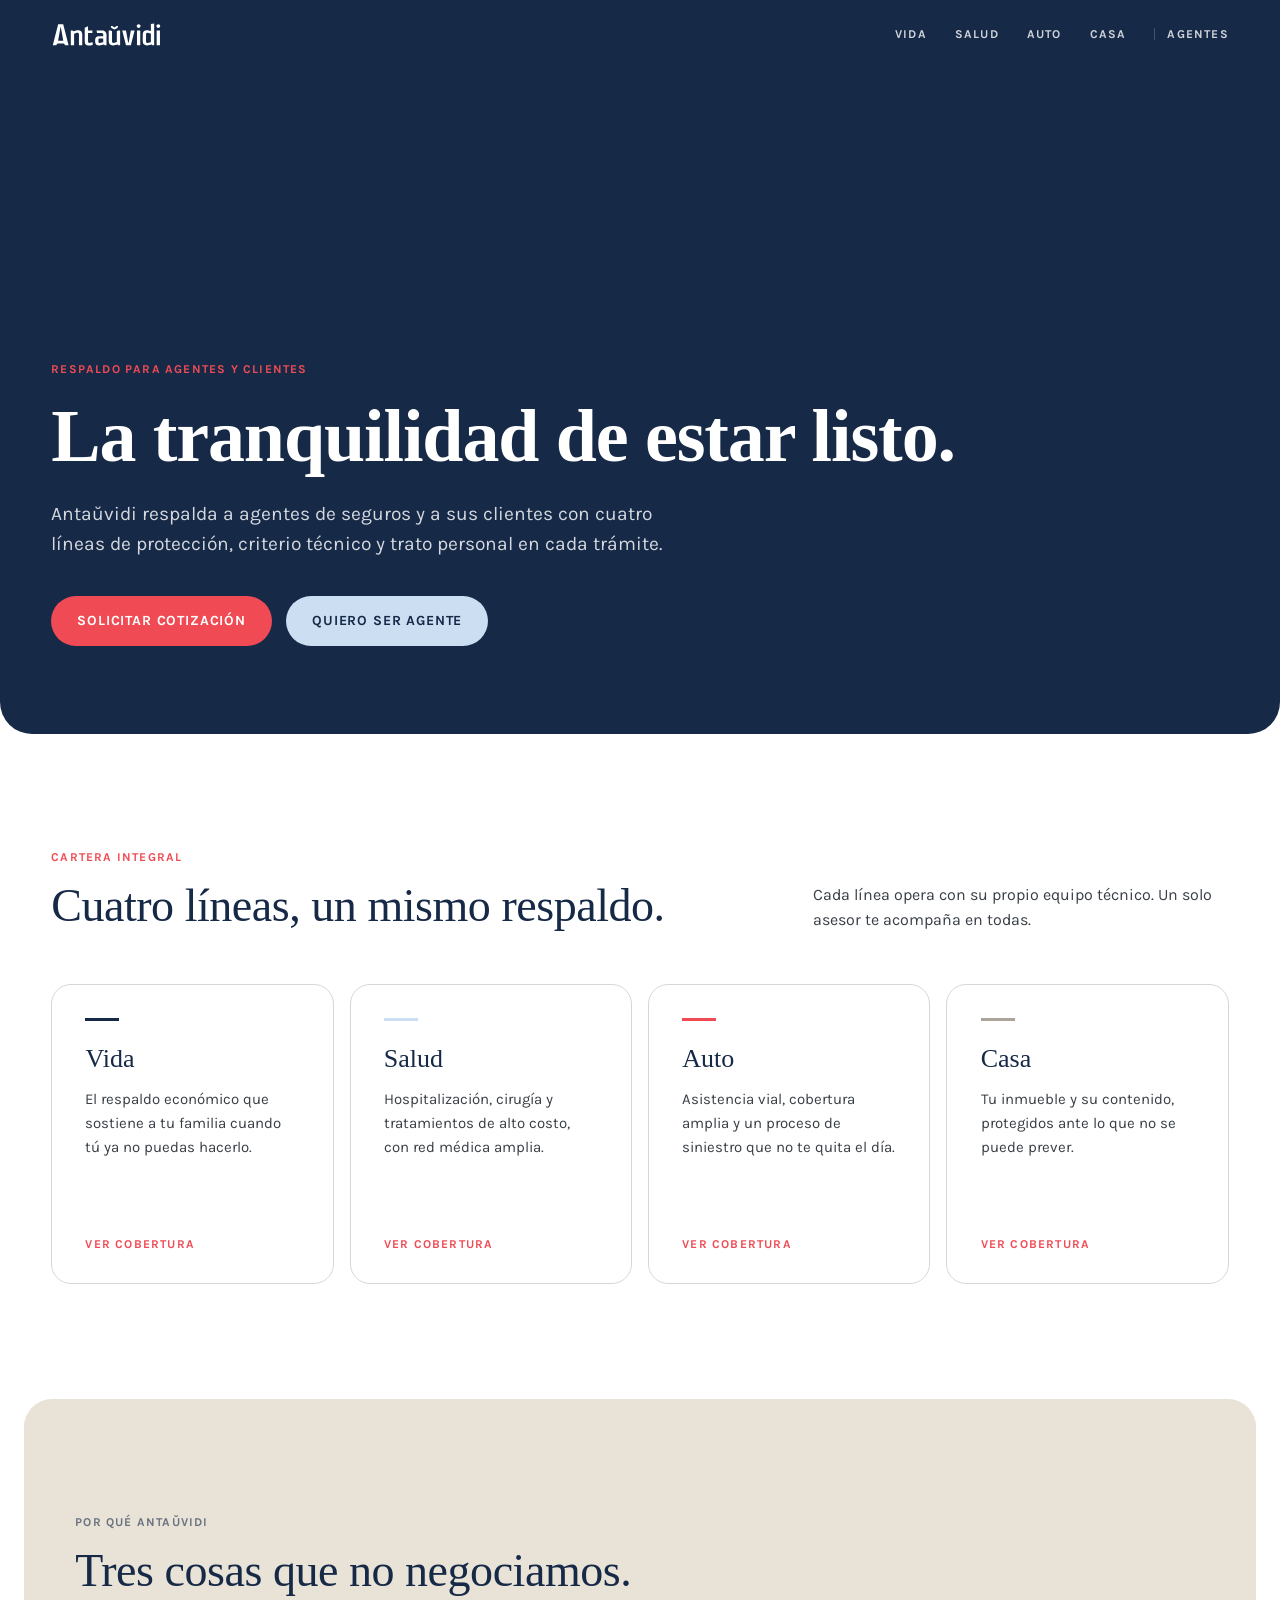
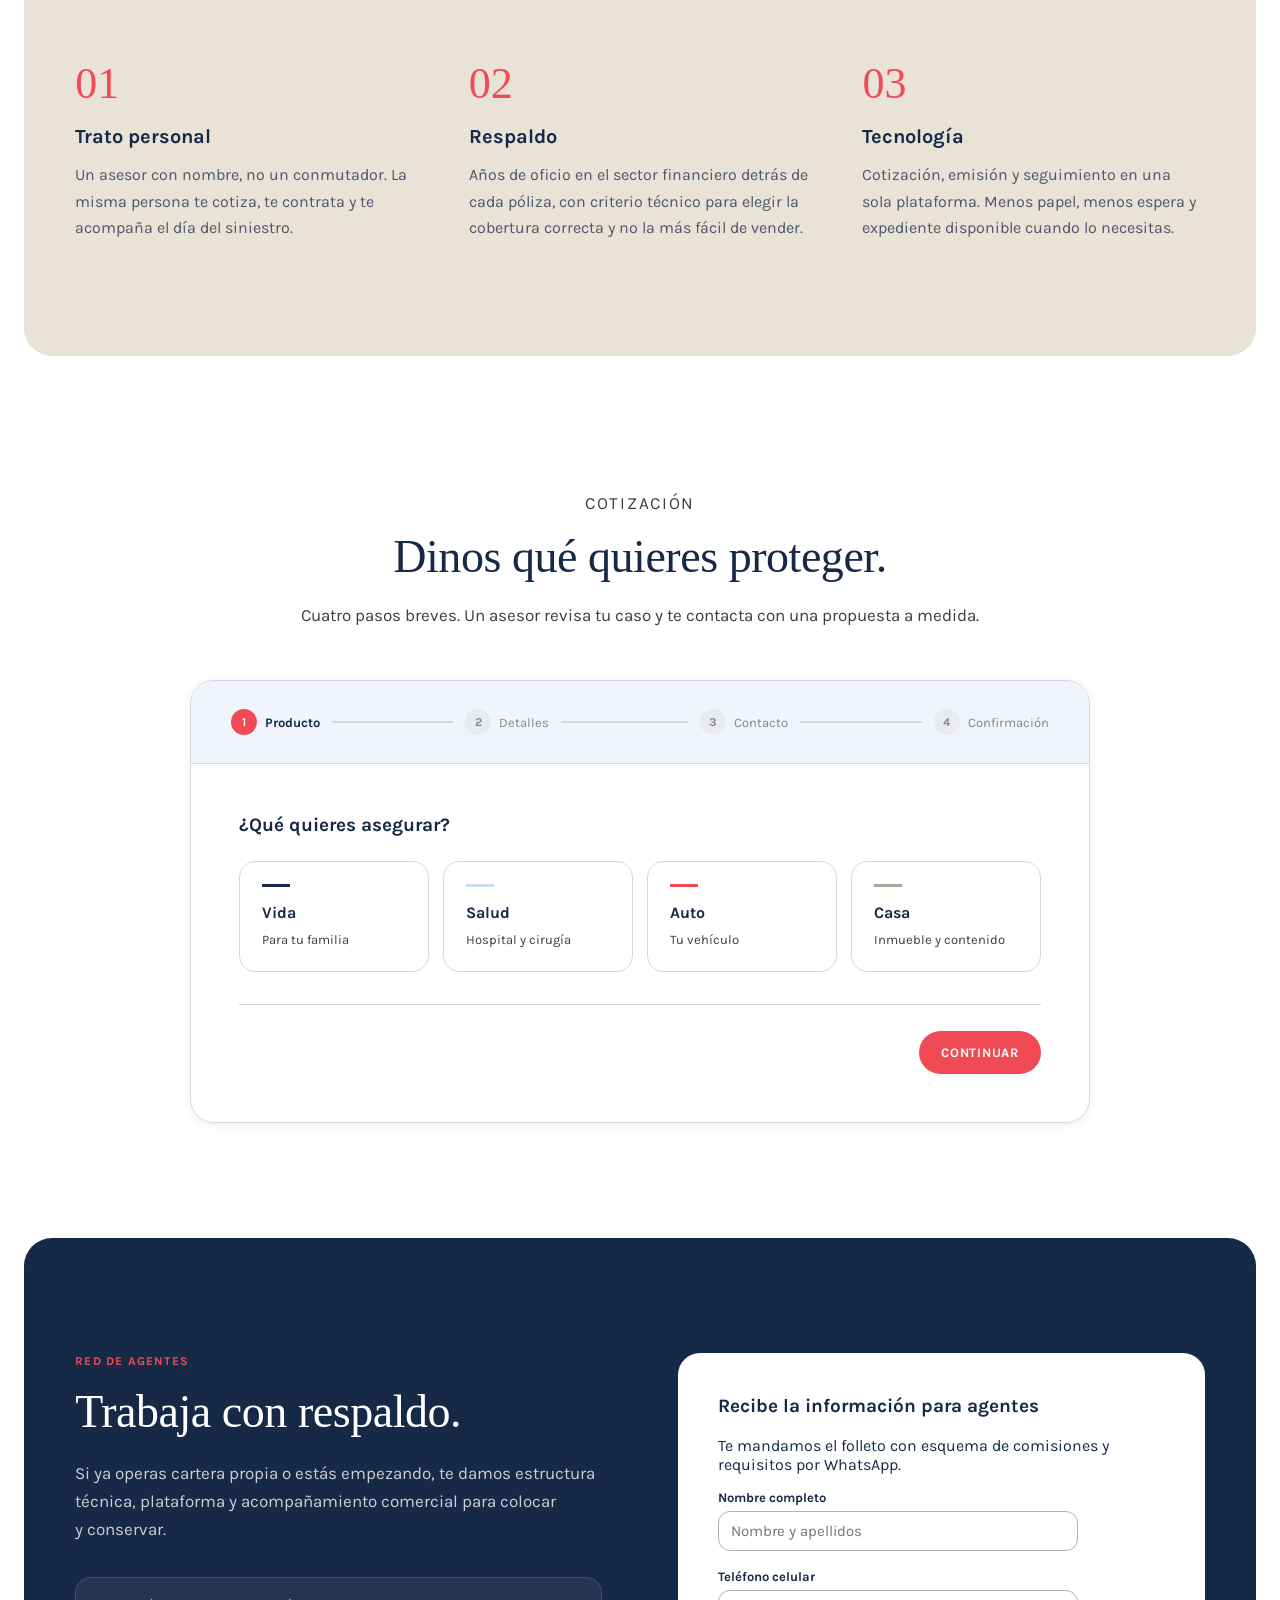
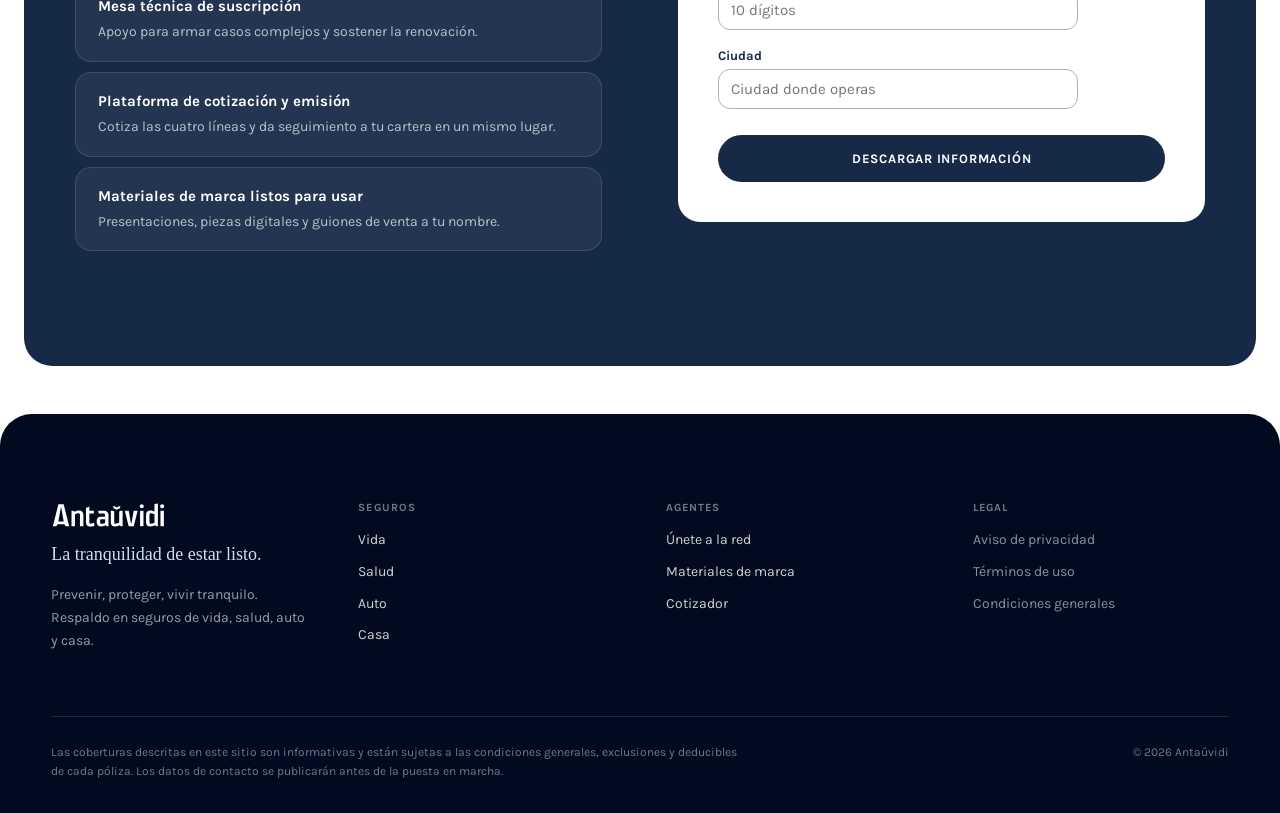
==== index.html @ 93856e2e "Import Sitio Antauvidi from Claude Design and implement the site Brings in the Claude Design project" ====
<!DOCTYPE html>
<html lang="es-MX">
<head>
<meta charset="utf-8">
<meta name="viewport" content="width=device-width, initial-scale=1">
<title>Antaŭvidi — La tranquilidad de estar listo.</title>
<meta name="description" content="Antaŭvidi respalda a agentes de seguros y a sus clientes con cuatro líneas de protección: vida, salud, auto y casa. Criterio técnico y trato personal en cada trámite.">
<meta name="theme-color" content="#162947">
<link rel="icon" href="assets/logomark-rojo.svg" type="image/svg+xml">

<meta property="og:type" content="website">
<meta property="og:locale" content="es_MX">
<meta property="og:site_name" content="Antaŭvidi">
<meta property="og:title" content="Antaŭvidi — La tranquilidad de estar listo.">
<meta property="og:description" content="Respaldo en seguros de vida, salud, auto y casa. Prevenir, proteger, vivir tranquilo.">

<!-- Design-system tokens, imported verbatim from the Claude Design project.
     `tokens/fonts.css` is replaced by `styles/fonts.css` — see the note there. -->
<link rel="stylesheet" href="styles/fonts.css">
<link rel="stylesheet" href="_ds/antauvidi-design-system-92f6524b-cf0b-497f-b75e-7816dc1ea0d9/tokens/colors.css">
<link rel="stylesheet" href="_ds/antauvidi-design-system-92f6524b-cf0b-497f-b75e-7816dc1ea0d9/tokens/typography.css">
<link rel="stylesheet" href="_ds/antauvidi-design-system-92f6524b-cf0b-497f-b75e-7816dc1ea0d9/tokens/spacing.css">
<link rel="stylesheet" href="_ds/antauvidi-design-system-92f6524b-cf0b-497f-b75e-7816dc1ea0d9/tokens/effects.css">
<link rel="stylesheet" href="_ds/antauvidi-design-system-92f6524b-cf0b-497f-b75e-7816dc1ea0d9/tokens/dataviz.css">
<link rel="stylesheet" href="_ds/antauvidi-design-system-92f6524b-cf0b-497f-b75e-7816dc1ea0d9/tokens/base.css">

<link rel="stylesheet" href="styles/components.css">
<link rel="stylesheet" href="styles/site.css">
</head>
<body>

<a class="skip-link" href="#contenido">Ir al contenido</a>

<header class="site-header">
  <div class="site-header__inner">
    <a href="#" aria-label="Antaŭvidi — inicio">
      <img class="site-header__logo" src="assets/logo-blanco.svg" alt="Antaŭvidi" width="111" height="25">
    </a>
    <nav class="site-nav" aria-label="Principal">
      <a href="#vida">Vida</a>
      <a href="#salud">Salud</a>
      <a href="#auto">Auto</a>
      <a href="#casa">Casa</a>
      <a class="site-nav__divider" href="#agentes">Agentes</a>
    </nav>
    <button class="site-header__burger" type="button" id="burger" aria-label="Menú" aria-expanded="false" aria-controls="mobile-menu">
      <span></span><span></span><span></span>
    </button>
  </div>
</header>

<div class="mobile-menu u-hidden" id="mobile-menu">
  <a href="#vida">Vida</a>
  <a href="#salud">Salud</a>
  <a href="#auto">Auto</a>
  <a href="#casa">Casa</a>
  <a href="#agentes">Agentes</a>
  <a class="btn btn--coral" href="#cotizador">Solicitar cotización</a>
</div>

<main id="contenido">

<!-- ==================================================================== HOME -->
<div id="page-home">

  <section class="hero">
    <img class="hero__photo" id="hero-photo" src="assets/foto-2.jpeg" alt="">
    <div class="hero__wash"></div>
    <div class="hero__inner">
      <p class="eyebrow hero__eyebrow">Respaldo para agentes y clientes</p>
      <h1 class="hero__title">La tranquilidad de estar listo.</h1>
      <p class="hero__lede">Antaŭvidi respalda a agentes de seguros y a sus clientes con cuatro líneas de protección, criterio técnico y trato personal en cada trámite.</p>
      <div class="hero__actions">
        <a class="btn btn--coral" href="#cotizador">Solicitar cotización</a>
        <a class="btn btn--sky" href="#agentes">Quiero ser agente</a>
      </div>
    </div>
  </section>

  <section class="section" data-rv aria-labelledby="cartera-title">
    <div class="section-head">
      <div>
        <p class="eyebrow">Cartera integral</p>
        <h2 class="section-title" id="cartera-title">Cuatro líneas, un mismo respaldo.</h2>
      </div>
      <p class="section-head__aside">Cada línea opera con su propio equipo técnico. Un solo asesor te acompaña en todas.</p>
    </div>
    <div class="line-grid">
      <a class="line-card" href="#vida" style="--line-color:var(--azul-marino)">
        <span class="line-card__rule" aria-hidden="true"></span>
        <h3 class="line-card__title">Vida</h3>
        <p class="line-card__text">El respaldo económico que sostiene a tu familia cuando tú ya no puedas hacerlo.</p>
        <span class="line-card__cta">Ver cobertura</span>
      </a>
      <a class="line-card" href="#salud" style="--line-color:var(--azul-cielo)">
        <span class="line-card__rule" aria-hidden="true"></span>
        <h3 class="line-card__title">Salud</h3>
        <p class="line-card__text">Hospitalización, cirugía y tratamientos de alto costo, con red médica amplia.</p>
        <span class="line-card__cta">Ver cobertura</span>
      </a>
      <a class="line-card" href="#auto" style="--line-color:var(--coral)">
        <span class="line-card__rule" aria-hidden="true"></span>
        <h3 class="line-card__title">Auto</h3>
        <p class="line-card__text">Asistencia vial, cobertura amplia y un proceso de siniestro que no te quita el día.</p>
        <span class="line-card__cta">Ver cobertura</span>
      </a>
      <a class="line-card" href="#casa" style="--line-color:var(--arena-500)">
        <span class="line-card__rule" aria-hidden="true"></span>
        <h3 class="line-card__title">Casa</h3>
        <p class="line-card__text">Tu inmueble y su contenido, protegidos ante lo que no se puede prever.</p>
        <span class="line-card__cta">Ver cobertura</span>
      </a>
    </div>
  </section>

  <section class="band band--arena" data-rv aria-labelledby="pilares-title">
    <div class="shell">
      <p class="eyebrow eyebrow--onArena">Por qué Antaŭvidi</p>
      <h2 class="section-title band__title" id="pilares-title">Tres cosas que no negociamos.</h2>
      <div class="pillars">
        <div class="pillar">
          <div class="pillar__num" aria-hidden="true">01</div>
          <h3 class="pillar__title">Trato personal</h3>
          <p class="pillar__text">Un asesor con nombre, no un conmutador. La misma persona te cotiza, te contrata y te acompaña el día del siniestro.</p>
        </div>
        <div class="pillar">
          <div class="pillar__num" aria-hidden="true">02</div>
          <h3 class="pillar__title">Respaldo</h3>
          <p class="pillar__text">Años de oficio en el sector financiero detrás de cada póliza, con criterio técnico para elegir la cobertura correcta y no la más fácil de vender.</p>
        </div>
        <div class="pillar">
          <div class="pillar__num" aria-hidden="true">03</div>
          <h3 class="pillar__title">Tecnología</h3>
          <p class="pillar__text">Cotización, emisión y seguimiento en una sola plataforma. Menos papel, menos espera y expediente disponible cuando lo necesitas.</p>
        </div>
      </div>
    </div>
  </section>

  <!-- ---- Cotizador ---------------------------------------------------- -->
  <section class="section" id="cotizador" data-rv aria-labelledby="cotizador-title">
    <div class="quote__intro">
      <p class="eyebrow">Cotización</p>
      <h2 class="section-title" id="cotizador-title">Dinos qué quieres proteger.</h2>
      <p>Cuatro pasos breves. Un asesor revisa tu caso y te contacta con una propuesta a medida.</p>
    </div>

    <div class="quote__card">

      <!-- quoteMode: completo -->
      <div id="quote-completo">
        <div class="quote__steps">
          <ol class="ds-stepper" id="stepper">
            <li class="is-current" aria-current="step">
              <button class="ds-stepper__item" type="button" data-step="0" tabindex="-1">
                <span class="ds-stepper__dot" aria-hidden="true"><span class="ds-stepper__dot-num" data-num="1"></span></span>
                <span class="ds-stepper__label">Producto</span>
              </button>
              <span class="ds-stepper__bar" aria-hidden="true"></span>
            </li>
            <li>
              <button class="ds-stepper__item" type="button" data-step="1" tabindex="-1">
                <span class="ds-stepper__dot" aria-hidden="true"><span class="ds-stepper__dot-num" data-num="2"></span></span>
                <span class="ds-stepper__label">Detalles</span>
              </button>
              <span class="ds-stepper__bar" aria-hidden="true"></span>
            </li>
            <li>
              <button class="ds-stepper__item" type="button" data-step="2" tabindex="-1">
                <span class="ds-stepper__dot" aria-hidden="true"><span class="ds-stepper__dot-num" data-num="3"></span></span>
                <span class="ds-stepper__label">Contacto</span>
              </button>
              <span class="ds-stepper__bar" aria-hidden="true"></span>
            </li>
            <li>
              <button class="ds-stepper__item" type="button" data-step="3" tabindex="-1">
                <span class="ds-stepper__dot" aria-hidden="true"><span class="ds-stepper__dot-num" data-num="4"></span></span>
                <span class="ds-stepper__label">Confirmación</span>
              </button>
            </li>
          </ol>
        </div>

        <form class="quote__body" id="quote-form" novalidate>

          <!-- Step 0 — producto -->
          <div class="quote__step" data-step="0">
            <h3 class="quote__legend">¿Qué quieres asegurar?</h3>
            <div class="pick-grid">
              <button class="pick" type="button" data-line="vida" aria-pressed="false" style="--line-color:var(--azul-marino)">
                <span class="pick__rule" aria-hidden="true"></span>
                <span class="pick__name">Vida</span>
                <span class="pick__hint">Para tu familia</span>
                <span class="pick__flag">Seleccionado</span>
              </button>
              <button class="pick" type="button" data-line="gmm" aria-pressed="false" style="--line-color:var(--azul-cielo)">
                <span class="pick__rule" aria-hidden="true"></span>
                <span class="pick__name">Salud</span>
                <span class="pick__hint">Hospital y cirugía</span>
                <span class="pick__flag">Seleccionado</span>
              </button>
              <button class="pick" type="button" data-line="auto" aria-pressed="false" style="--line-color:var(--coral)">
                <span class="pick__rule" aria-hidden="true"></span>
                <span class="pick__name">Auto</span>
                <span class="pick__hint">Tu vehículo</span>
                <span class="pick__flag">Seleccionado</span>
              </button>
              <button class="pick" type="button" data-line="casa" aria-pressed="false" style="--line-color:var(--arena-500)">
                <span class="pick__rule" aria-hidden="true"></span>
                <span class="pick__name">Casa</span>
                <span class="pick__hint">Inmueble y contenido</span>
                <span class="pick__flag">Seleccionado</span>
              </button>
            </div>
            <p class="form-error" id="err-line" role="alert"></p>
          </div>

          <!-- Step 1 — detalles -->
          <div class="quote__step u-hidden" data-step="1">
            <p class="quote__selname" data-bind="selName"></p>
            <h3 class="quote__legend">Cuéntanos lo básico.</h3>
            <div class="field-grid">
              <label class="ds-field" data-field="f1">
                <span class="ds-field__label" data-bind="qLabel1"></span>
                <input class="ds-input" type="text" name="f1" autocomplete="off">
                <span class="ds-field__msg"></span>
              </label>
              <label class="ds-field" data-field="f2">
                <span class="ds-field__label" data-bind="qLabel2"></span>
                <input class="ds-input" type="text" name="f2" autocomplete="off">
                <span class="ds-field__msg"></span>
              </label>
              <label class="ds-field" data-field="f3">
                <span class="ds-field__label">Estado</span>
                <span class="ds-select">
                  <select name="f3" data-options="estados"></select>
                </span>
                <span class="ds-field__msg"></span>
              </label>
            </div>
          </div>

          <!-- Step 2 — contacto -->
          <div class="quote__step u-hidden" data-step="2">
            <p class="quote__selname" data-bind="selName"></p>
            <h3 class="quote__legend">¿Cómo te contactamos?</h3>
            <div class="field-grid">
              <label class="ds-field" data-field="nombre">
                <span class="ds-field__label">Nombre completo</span>
                <input class="ds-input" type="text" name="nombre" placeholder="Nombre y apellidos" autocomplete="name">
                <span class="ds-field__msg"></span>
              </label>
              <label class="ds-field" data-field="correo">
                <span class="ds-field__label">Correo electrónico</span>
                <input class="ds-input" type="email" name="correo" placeholder="nombre@correo.com" autocomplete="email">
                <span class="ds-field__msg"></span>
              </label>
              <label class="ds-field" data-field="tel">
                <span class="ds-field__label">Teléfono</span>
                <input class="ds-input" type="tel" name="tel" placeholder="10 dígitos" autocomplete="tel">
                <span class="ds-field__msg"></span>
              </label>
            </div>
            <div class="quote__consent">
              <label class="ds-checkbox">
                <input type="checkbox" name="ok">
                <span class="ds-checkbox__box" aria-hidden="true">
                  <svg width="11" height="9" viewBox="0 0 11 9" fill="none"><path d="M1 4.5L4 7.5L10 1" stroke="white" stroke-width="1.8" stroke-linecap="round" stroke-linejoin="round"/></svg>
                </span>
                Autorizo que un asesor de Antaŭvidi me contacte con una propuesta.
              </label>
              <p class="form-error" data-error="ok" role="alert"></p>
            </div>
          </div>

          <!-- Step 3 — confirmación -->
          <div class="quote__step quote__done u-hidden" data-step="3">
            <div class="quote__tick" aria-hidden="true">✓</div>
            <h3>Recibimos tu solicitud, <span data-bind="nombre"></span>.</h3>
            <p>Un asesor revisa tu caso de <strong data-bind="selName"></strong> y te escribe a <span data-bind="correo"></span> con una propuesta y el detalle de coberturas. Si prefieres teléfono, lo marcamos al <span data-bind="tel"></span>.</p>
            <div class="quote__restart">
              <button class="btn btn--sm btn--outline-strong" type="button" id="quote-restart">Cotizar otra línea</button>
            </div>
          </div>

          <div class="quote__nav" id="quote-nav">
            <button class="btn btn--sm btn--outline u-hidden" type="button" id="quote-back">Atrás</button>
            <button class="btn btn--sm btn--coral" type="submit" id="quote-next">Continuar</button>
          </div>
        </form>
      </div>

      <!-- quoteMode: simple -->
      <div id="quote-simple" class="u-hidden">
        <form class="quote__body" id="quote-simple-form" novalidate>
          <div id="quote-simple-fields">
            <h3 class="quote__legend">Déjanos tus datos y te contactamos.</h3>
            <div class="quote-simple__fields">
              <label class="ds-field">
                <span class="ds-field__label">Me interesa</span>
                <span class="ds-select">
                  <select name="line" data-options="lineOptions"></select>
                </span>
                <span class="ds-field__msg"></span>
              </label>
              <label class="ds-field" data-field="nombre">
                <span class="ds-field__label">Nombre completo</span>
                <input class="ds-input" type="text" name="nombre" placeholder="Nombre y apellidos" autocomplete="name">
                <span class="ds-field__msg"></span>
              </label>
              <label class="ds-field" data-field="correo">
                <span class="ds-field__label">Correo electrónico</span>
                <input class="ds-input" type="email" name="correo" placeholder="nombre@correo.com" autocomplete="email">
                <span class="ds-field__msg"></span>
              </label>
              <label class="ds-field" data-field="tel">
                <span class="ds-field__label">Teléfono</span>
                <input class="ds-input" type="tel" name="tel" placeholder="10 dígitos" autocomplete="tel">
                <span class="ds-field__msg"></span>
              </label>
            </div>
            <div class="quote-simple__submit">
              <label class="ds-checkbox">
                <input type="checkbox" name="ok">
                <span class="ds-checkbox__box" aria-hidden="true">
                  <svg width="11" height="9" viewBox="0 0 11 9" fill="none"><path d="M1 4.5L4 7.5L10 1" stroke="white" stroke-width="1.8" stroke-linecap="round" stroke-linejoin="round"/></svg>
                </span>
                Autorizo el contacto de un asesor.
              </label>
              <button class="btn btn--sm btn--coral" type="submit">Enviar solicitud</button>
            </div>
            <p class="form-error" data-error="ok" role="alert"></p>
          </div>
          <div class="quote__done u-hidden" id="quote-simple-done">
            <div class="quote__tick" aria-hidden="true">✓</div>
            <h3>Recibimos tu solicitud, <span data-bind="nombre"></span>.</h3>
            <p>Te escribimos a <span data-bind="correo"></span> en el transcurso del día hábil.</p>
          </div>
        </form>
      </div>

    </div>
  </section>

  <!-- ---- Agentes ------------------------------------------------------ -->
  <section class="band band--navy" id="agentes" data-rv aria-labelledby="agentes-title">
    <div class="shell agentes">
      <div>
        <p class="eyebrow">Red de agentes</p>
        <h2 class="agentes__title" id="agentes-title">Trabaja con respaldo.</h2>
        <p class="agentes__lede">Si ya operas cartera propia o estás empezando, te damos estructura técnica, plataforma y acompañamiento comercial para colocar y conservar.</p>
        <dl class="agentes__perks">
          <div class="agentes__perk">
            <dt>Mesa técnica de suscripción</dt>
            <dd>Apoyo para armar casos complejos y sostener la renovación.</dd>
          </div>
          <div class="agentes__perk">
            <dt>Plataforma de cotización y emisión</dt>
            <dd>Cotiza las cuatro líneas y da seguimiento a tu cartera en un mismo lugar.</dd>
          </div>
          <div class="agentes__perk">
            <dt>Materiales de marca listos para usar</dt>
            <dd>Presentaciones, piezas digitales y guiones de venta a tu nombre.</dd>
          </div>
        </dl>
      </div>
      <div class="agentes__panel">
        <form id="agentes-form" novalidate>
          <div id="agentes-fields">
            <h3>Recibe la información para agentes</h3>
            <p>Te mandamos el folleto con esquema de comisiones y requisitos por WhatsApp.</p>
            <div class="agentes__fields">
              <label class="ds-field" data-field="nombre">
                <span class="ds-field__label">Nombre completo</span>
                <input class="ds-input" type="text" name="nombre" placeholder="Nombre y apellidos" autocomplete="name">
                <span class="ds-field__msg"></span>
              </label>
              <label class="ds-field" data-field="celular">
                <span class="ds-field__label">Teléfono celular</span>
                <input class="ds-input" type="tel" name="celular" placeholder="10 dígitos" autocomplete="tel">
                <span class="ds-field__msg"></span>
              </label>
              <label class="ds-field" data-field="ciudad">
                <span class="ds-field__label">Ciudad</span>
                <input class="ds-input" type="text" name="ciudad" placeholder="Ciudad donde operas" autocomplete="address-level2">
                <span class="ds-field__msg"></span>
              </label>
            </div>
            <button class="btn btn--md btn--navy btn--block" type="submit">Descargar información</button>
          </div>
          <div class="ds-alert ds-alert--success u-hidden" id="agentes-done" role="status">
            <div class="ds-alert__body">
              <div class="ds-alert__title">Folleto en camino</div>
              <div class="ds-alert__text">Enviamos la información de la red de agentes al <span data-bind="celular"></span>. Un coordinador regional te contacta para revisar tu perfil.</div>
            </div>
          </div>
        </form>
      </div>
    </div>
  </section>

</div>

<!-- ============================================================ LINE PAGE -->
<div id="page-line" class="u-hidden">

  <section class="line-hero" id="line-hero">
    <div class="line-hero__copy">
      <div>
        <p class="line-hero__eyebrow" data-bind="tag"></p>
        <h1 class="line-hero__title" data-bind="head"></h1>
        <p class="line-hero__lede" data-bind="sub"></p>
        <button class="btn btn--md line-hero__cta" type="button" id="line-cta"></button>
      </div>
    </div>
    <div class="line-hero__media">
      <div class="line-hero__photo" id="line-photo"></div>
      <div class="line-hero__wash">
        <img class="line-hero__mark" src="assets/logomark-blanco.svg" alt="" width="48" height="48">
        <p class="line-hero__claim" data-bind="claim"></p>
        <p class="line-hero__claim-sub" data-bind="claimSub"></p>
      </div>
    </div>
  </section>

  <section class="section section--tight" aria-labelledby="covers-title">
    <p class="eyebrow">Qué cubre</p>
    <h2 class="section-title section-title--sm covers-title" id="covers-title">Coberturas principales.</h2>
    <div class="covers" id="covers"></div>
  </section>

  <section class="band band--arena band--tight" aria-labelledby="comofunciona-title">
    <div class="shell">
      <p class="eyebrow eyebrow--onArena">Cómo funciona</p>
      <h2 class="section-title section-title--sm covers-title" id="comofunciona-title">Tres pasos, sin vueltas.</h2>
      <div class="steps">
        <div class="step">
          <div class="step__num" aria-hidden="true">01</div>
          <h3 class="step__title">Cotizas</h3>
          <p class="step__text">Nos dices qué necesitas proteger. Comparamos opciones y te explicamos qué cambia entre una y otra.</p>
        </div>
        <div class="step">
          <div class="step__num" aria-hidden="true">02</div>
          <h3 class="step__title">Contratas</h3>
          <p class="step__text">Emisión digital, con las condiciones generales en claro antes de firmar. Sin cláusulas escondidas.</p>
        </div>
        <div class="step">
          <div class="step__num" aria-hidden="true">03</div>
          <h3 class="step__title">Te acompañamos</h3>
          <p class="step__text">El día del siniestro hablas con tu asesor, no con un conmutador. Seguimiento hasta el pago.</p>
        </div>
      </div>
    </div>
  </section>

  <section class="band band--navy band--closer">
    <div class="shell closer">
      <h2 data-bind="closer"></h2>
      <div class="closer__actions">
        <button class="btn btn--md btn--coral" type="button" id="line-cta-2">Solicitar cotización</button>
        <a class="btn btn--md btn--ghost-light" href="#">Ver todas las líneas</a>
      </div>
    </div>
  </section>

</div>

</main>

<div class="footer-gap"></div>

<footer class="site-footer">
  <div class="shell">
    <div class="site-footer__cols">
      <div>
        <a href="#" aria-label="Antaŭvidi — inicio">
          <img class="site-footer__logo" src="assets/logo-blanco.svg" alt="Antaŭvidi" width="115" height="26">
        </a>
        <p class="site-footer__claim">La tranquilidad de estar listo.</p>
        <p class="site-footer__about">Prevenir, proteger, vivir tranquilo. Respaldo en seguros de vida, salud, auto y casa.</p>
      </div>
      <div>
        <h2 class="site-footer__heading">Seguros</h2>
        <ul class="site-footer__list">
          <li><a href="#vida">Vida</a></li>
          <li><a href="#salud">Salud</a></li>
          <li><a href="#auto">Auto</a></li>
          <li><a href="#casa">Casa</a></li>
        </ul>
      </div>
      <div>
        <h2 class="site-footer__heading">Agentes</h2>
        <ul class="site-footer__list">
          <li><a href="#agentes">Únete a la red</a></li>
          <li><a href="#agentes">Materiales de marca</a></li>
          <li><a href="#cotizador">Cotizador</a></li>
        </ul>
      </div>
      <div>
        <h2 class="site-footer__heading">Legal</h2>
        <ul class="site-footer__list">
          <li><span>Aviso de privacidad</span></li>
          <li><span>Términos de uso</span></li>
          <li><span>Condiciones generales</span></li>
        </ul>
      </div>
    </div>
    <div class="site-footer__base">
      <p>Las coberturas descritas en este sitio son informativas y están sujetas a las condiciones generales, exclusiones y deducibles de cada póliza. Los datos de contacto se publicarán antes de la puesta en marcha.</p>
      <p>© 2026 Antaŭvidi</p>
    </div>
  </div>
</footer>

<script src="scripts/site.js"></script>
</body>
</html>
---- styles/fonts.css ----
/* ============================================================================
   Antaŭvidi — webfonts for the site build.

   The design system declares Tinos via local .ttf binaries in
   `_ds/.../assets/fonts/` and Karla from Google Fonts (see the design system
   readme, "Typography note"). Those .ttf binaries could not be pulled out of
   the Claude Design project — every one of them exceeds the 256 KiB read cap
   and comes back truncated — so the site loads BOTH official families from
   Google Fonts instead. Karla and Tinos are the same open-source families
   Google Fonts distributes, so this is a same-family fetch, not a stand-in,
   and it follows the rationale the design system already applies to Karla.

   Consequence: `index.html` links the six other token files directly and
   skips `_ds/.../tokens/fonts.css`, which would 404 on the missing binaries.
   Drop the real Tinos files into `_ds/.../assets/fonts/` and this file can be
   replaced by the design system's own `tokens/fonts.css`.
   ========================================================================= */

@import url('https://fonts.googleapis.com/css2?family=Karla:ital,wght@0,400;0,500;0,700;1,400;1,700&family=Tinos:ital,wght@0,400;0,700;1,400;1,700&display=swap');
---- _ds/antauvidi-design-system-92f6524b-cf0b-497f-b75e-7816dc1ea0d9/tokens/colors.css ----
/* ============================================================================
   Antaŭvidi — Color tokens
   Three tiers: 1) primitives (brand hexes verbatim + derived ramps),
   2) semantic roles (--color-*) — the ONLY tier components should consume,
   3) legacy aliases (deprecated names kept live, remapped to tier 2).
   Dark theme = re-map of tier 2 only, under [data-theme="dark"].
   ========================================================================= */

:root {
  /* ==== TIER 1 — PRIMITIVES ============================================= */

  /* Brand base colors (identity manual, hex verbatim) */
  --azul-marino: #162947;   /* Pantone 2955 C — Seguros de Vida */
  --azul-cielo:  #CBDEF2;   /* Pantone 2717 C — Gastos Médicos Mayores */
  --coral:       #F04B54;   /* Pantone Red 032 C — Seguros Auto */
  --arena:       #E8E2D7;   /* Pantone 7527 C — Seguros Casa */

  /* Navy ramp — derived in oklch from --azul-marino (never invented) */
  --navy-50:  oklch(from var(--azul-marino) 0.97 calc(c * 0.15) h);
  --navy-100: oklch(from var(--azul-marino) 0.93 calc(c * 0.25) h);
  --navy-200: oklch(from var(--azul-marino) 0.85 calc(c * 0.4) h);
  --navy-300: oklch(from var(--azul-marino) 0.72 calc(c * 0.6) h);
  --navy-400: oklch(from var(--azul-marino) 0.58 calc(c * 0.8) h);
  --navy-500: oklch(from var(--azul-marino) 0.45 c h);
  --navy-600: oklch(from var(--azul-marino) 0.36 c h);
  --navy-700: var(--azul-marino);            /* ≈0.286 — the brand hex itself */
  --navy-800: oklch(from var(--azul-marino) 0.23 c h);
  --navy-900: oklch(from var(--azul-marino) 0.19 calc(c * 0.9) h);
  --navy-950: oklch(from var(--azul-marino) 0.15 calc(c * 0.8) h);

  /* Coral ramp */
  --coral-100: oklch(from var(--coral) 0.94 calc(c * 0.18) h);
  --coral-200: oklch(from var(--coral) 0.86 calc(c * 0.38) h);
  --coral-300: oklch(from var(--coral) 0.76 calc(c * 0.65) h);
  --coral-400: oklch(from var(--coral) 0.70 calc(c * 0.85) h);
  --coral-500: var(--coral);                 /* ≈0.645 */
  --coral-600: oklch(from var(--coral) 0.56 c h);
  --coral-700: oklch(from var(--coral) 0.48 calc(c * 0.9) h);

  /* Sky + arena tonal steps */
  --sky-100: oklch(from var(--azul-cielo) 0.95 calc(c * 0.6) h);
  --sky-300: var(--azul-cielo);
  --sky-500: oklch(from var(--azul-cielo) 0.72 calc(c * 1.8) h);
  --sky-700: oklch(from var(--azul-cielo) 0.55 calc(c * 2.2) h);
  --arena-100: oklch(from var(--arena) 0.965 calc(c * 0.6) h);
  --arena-300: var(--arena);
  --arena-500: oklch(from var(--arena) 0.72 c h);
  --arena-700: oklch(from var(--arena) 0.52 c h);

  /* Neutral scale — near-zero chroma at navy hue 255 (unchanged values) */
  --neutral-0:  #FFFFFF;
  --neutral-10: oklch(0.98 0.003 255);
  --neutral-20: oklch(0.94 0.004 255);
  --neutral-30: oklch(0.88 0.006 255);
  --neutral-40: oklch(0.76 0.008 255);
  --neutral-50: oklch(0.62 0.010 255);
  --neutral-60: oklch(0.48 0.012 255);
  --neutral-70: oklch(0.36 0.014 255);
  --neutral-80: oklch(0.26 0.016 255);  /* grafito */
  --neutral-90: oklch(0.16 0.018 255);
  --neutral-100:#000000;

  /* Alpha scales — for scrims, hovers on photos, dark-mode borders */
  --alpha-navy-5:  oklch(from var(--azul-marino) l c h / 0.05);
  --alpha-navy-10: oklch(from var(--azul-marino) l c h / 0.10);
  --alpha-navy-20: oklch(from var(--azul-marino) l c h / 0.20);
  --alpha-navy-60: oklch(from var(--azul-marino) l c h / 0.60);
  --alpha-white-10: oklch(1 0 0 / 0.10);
  --alpha-white-20: oklch(1 0 0 / 0.20);
  --alpha-white-70: oklch(1 0 0 / 0.70);

  /* Status ramps — low-chroma so they don't compete with Coral.
     Danger reuses the coral ramp (brand rule). */
  --green-100: oklch(0.94 0.04 155);
  --green-500: oklch(0.55 0.11 155);
  --green-600: oklch(0.47 0.10 155);
  --green-300: oklch(0.78 0.10 155);
  --amber-100: oklch(0.95 0.06 80);
  --amber-500: oklch(0.75 0.14 80);
  --amber-700: oklch(0.55 0.12 70);
  --amber-300: oklch(0.85 0.12 80);

  /* Legacy tonal steps (kept — several components reference them) */
  --azul-marino-10: oklch(from var(--azul-marino) calc(l + 0.55) c h);
  --azul-marino-20: oklch(from var(--azul-marino) calc(l + 0.42) c h);
  --azul-marino-40: oklch(from var(--azul-marino) calc(l + 0.22) c h);
  --azul-marino-60: oklch(from var(--azul-marino) calc(l + 0.08) c h);
  --azul-marino-80: var(--azul-marino);
  --azul-marino-90: oklch(from var(--azul-marino) calc(l - 0.06) c h);
  --coral-hover: oklch(from var(--coral) calc(l - 0.08) c h);
  --coral-press: oklch(from var(--coral) calc(l - 0.14) c h);
  --coral-tint:  oklch(from var(--coral) calc(l + 0.34) calc(c * 0.5) h);
  --success: var(--green-500);
  --warning: var(--amber-500);
  --danger:  var(--coral);
  --info:    var(--azul-marino-60);

  /* ==== TIER 2 — SEMANTIC ROLES (consume these) ========================= */

  /* Backgrounds */
  --color-bg-page:            var(--neutral-0);
  --color-bg-surface:         var(--neutral-0);
  --color-bg-surface-raised:  var(--neutral-0);   /* + elevation shadow in light */
  --color-bg-subtle:          var(--neutral-10);
  --color-bg-muted:           var(--neutral-20);
  --color-bg-inverse:         var(--azul-marino);
  --color-bg-overlay:         var(--alpha-navy-60);
  --color-bg-brand:           var(--azul-marino);
  --color-bg-brand-subtle:    var(--navy-50);
  --color-bg-accent:          var(--coral);
  --color-bg-sky-tint:        var(--azul-cielo);
  --color-bg-arena-tint:      var(--arena);
  --color-bg-success:         var(--green-500);
  --color-bg-success-subtle:  var(--green-100);
  --color-bg-warning:         var(--amber-500);
  --color-bg-warning-subtle:  var(--amber-100);
  --color-bg-danger:          var(--coral);
  --color-bg-danger-subtle:   var(--coral-100);
  --color-bg-info:            var(--azul-marino-60);
  --color-bg-info-subtle:     var(--navy-50);

  /* Interaction states */
  --color-bg-hover:           var(--alpha-navy-5);
  --color-bg-active:          var(--alpha-navy-10);
  --color-bg-selected:        var(--navy-50);
  --color-bg-brand-hover:     var(--navy-800);
  --color-bg-brand-active:    var(--navy-900);
  --color-bg-accent-hover:    var(--coral-hover);
  --color-bg-accent-active:   var(--coral-press);
  --color-bg-disabled:        var(--neutral-20);

  /* Foreground / text */
  --color-fg-default:         var(--azul-marino);
  --color-fg-muted:           var(--neutral-70);
  --color-fg-subtle:          var(--neutral-50);
  --color-fg-disabled:        var(--neutral-40);
  --color-fg-on-solid:        var(--neutral-0);   /* on brand/accent/inverse fills */
  --color-fg-brand:           var(--azul-marino);
  --color-fg-accent:          var(--coral);
  --color-fg-link:            var(--azul-marino);
  --color-fg-link-hover:      var(--coral);
  --color-fg-success:         var(--green-600);
  --color-fg-warning:         var(--amber-700);
  --color-fg-danger:          var(--coral-600);
  --color-fg-info:            var(--navy-500);

  /* Borders */
  --color-border-subtle:      var(--neutral-30);
  --color-border-default:     var(--neutral-40);
  --color-border-strong:      var(--azul-marino);
  --color-border-focus:       var(--coral);
  --color-border-disabled:    var(--neutral-30);
  --color-border-success:     var(--green-500);
  --color-border-warning:     var(--amber-500);
  --color-border-danger:      var(--coral);
  --color-border-info:        var(--azul-marino-60);

  /* Finance deltas (pair with ▲▼ glyphs — never color alone) */
  --color-delta-gain:         var(--green-600);
  --color-delta-loss:         var(--coral-600);
  --color-delta-neutral:      var(--neutral-50);

  /* ==== TIER 3 — LEGACY ALIASES (deprecated; do not use in new work) ==== */
  --surface-page:      var(--color-bg-page);          /* @deprecated → --color-bg-page */
  --surface-sunken:    var(--color-bg-subtle);        /* @deprecated → --color-bg-subtle */
  --surface-card:      var(--color-bg-surface);       /* @deprecated → --color-bg-surface */
  --surface-inverse:   var(--color-bg-inverse);       /* @deprecated → --color-bg-inverse */
  --surface-brand-tint-sky:   var(--color-bg-sky-tint);   /* @deprecated */
  --surface-brand-tint-arena: var(--color-bg-arena-tint); /* @deprecated */

  --text-primary:    var(--color-fg-default);     /* @deprecated → --color-fg-default */
  --text-secondary:  var(--color-fg-muted);       /* @deprecated → --color-fg-muted */
  --text-tertiary:   var(--color-fg-subtle);      /* @deprecated → --color-fg-subtle */
  --text-inverse:    var(--color-fg-on-solid);    /* @deprecated → --color-fg-on-solid */
  --text-accent:     var(--color-fg-accent);      /* @deprecated → --color-fg-accent */
  --text-link:       var(--color-fg-link);        /* @deprecated → --color-fg-link */
  --text-link-hover: var(--color-fg-link-hover);  /* @deprecated → --color-fg-link-hover */

  --border-subtle:  var(--color-border-subtle);   /* @deprecated → --color-border-subtle */
  --border-default: var(--color-border-default);  /* @deprecated → --color-border-default */
  --border-strong:  var(--color-border-strong);   /* @deprecated → --color-border-strong */
  --border-focus:   var(--color-border-focus);    /* @deprecated → --color-border-focus */

  --accent-primary:         var(--color-bg-brand);         /* @deprecated */
  --accent-primary-hover:   var(--color-bg-brand-hover);   /* @deprecated */
  --accent-primary-press:   var(--color-bg-brand-active);  /* @deprecated */
  --accent-secondary:       var(--color-bg-accent);        /* @deprecated */
  --accent-secondary-hover: var(--color-bg-accent-hover);  /* @deprecated */
  --accent-secondary-press: var(--color-bg-accent-active); /* @deprecated */

  /* Product-line color mapping, per manual (stable API — not deprecated) */
  --line-vida:   var(--azul-marino);
  --line-gmm:    var(--azul-cielo);
  --line-auto:   var(--coral);
  --line-casa:   var(--arena);

  color-scheme: light;
}

/* ==== DARK THEME — remaps tier 2 only =================================== */
[data-theme="dark"] {
  color-scheme: dark;

  /* Backgrounds — deep navy, not black; raised = lighter step + border */
  --color-bg-page:            var(--navy-950);
  --color-bg-surface:         var(--navy-900);
  --color-bg-surface-raised:  var(--navy-800);
  --color-bg-subtle:          oklch(from var(--azul-marino) 0.17 calc(c * 0.85) h);
  --color-bg-muted:           var(--navy-800);
  --color-bg-inverse:         var(--neutral-10);
  --color-bg-overlay:         oklch(0.05 0.02 255 / 0.70);
  --color-bg-brand:           var(--sky-300);      /* navy fills invert to sky */
  --color-bg-brand-subtle:    var(--navy-800);
  --color-bg-accent:          var(--coral-400);    /* slightly lifted for contrast */
  --color-bg-sky-tint:        var(--navy-800);
  --color-bg-arena-tint:      oklch(from var(--arena) 0.25 calc(c * 0.5) h);
  --color-bg-success:         var(--green-300);
  --color-bg-success-subtle:  oklch(0.25 0.05 155);
  --color-bg-warning:         var(--amber-300);
  --color-bg-warning-subtle:  oklch(0.26 0.06 80);
  --color-bg-danger:          var(--coral-400);
  --color-bg-danger-subtle:   oklch(from var(--coral) 0.24 calc(c * 0.45) h);
  --color-bg-info:            var(--sky-500);
  --color-bg-info-subtle:     var(--navy-800);

  --color-bg-hover:           var(--alpha-white-10);
  --color-bg-active:          var(--alpha-white-20);
  --color-bg-selected:        var(--navy-800);
  --color-bg-brand-hover:     var(--sky-100);
  --color-bg-brand-active:    oklch(from var(--azul-cielo) 0.99 calc(c * 0.4) h);
  --color-bg-accent-hover:    var(--coral-300);
  --color-bg-accent-active:   var(--coral-500);
  --color-bg-disabled:        var(--navy-800);

  /* Foreground */
  --color-fg-default:         var(--neutral-10);
  --color-fg-muted:           oklch(from var(--azul-cielo) 0.80 calc(c * 0.55) h);
  --color-fg-subtle:          oklch(from var(--azul-cielo) 0.62 calc(c * 0.45) h);
  --color-fg-disabled:        var(--navy-500);
  --color-fg-on-solid:        var(--navy-900);     /* dark text on light fills */
  --color-fg-brand:           var(--azul-cielo);
  --color-fg-accent:          var(--coral-300);
  --color-fg-link:            var(--azul-cielo);
  --color-fg-link-hover:      var(--coral-300);
  --color-fg-success:         var(--green-300);
  --color-fg-warning:         var(--amber-300);
  --color-fg-danger:          var(--coral-300);
  --color-fg-info:            var(--sky-500);

  /* Borders */
  --color-border-subtle:      var(--alpha-white-10);
  --color-border-default:     var(--alpha-white-20);
  --color-border-strong:      var(--azul-cielo);
  --color-border-focus:       var(--coral-300);
  --color-border-disabled:    var(--alpha-white-10);
  --color-border-success:     var(--green-300);
  --color-border-warning:     var(--amber-300);
  --color-border-danger:      var(--coral-300);
  --color-border-info:        var(--sky-500);

  --color-delta-gain:         var(--green-300);
  --color-delta-loss:         var(--coral-300);
  --color-delta-neutral:      oklch(from var(--azul-cielo) 0.62 calc(c * 0.45) h);
}
---- _ds/antauvidi-design-system-92f6524b-cf0b-497f-b75e-7816dc1ea0d9/tokens/typography.css ----
:root {
  /* ---- Font families ---- */
  --font-serif: 'Tinos', Georgia, 'Times New Roman', serif;      /* titles, headlines, quotes */
  --font-sans:  'Karla', -apple-system, 'Segoe UI', sans-serif;  /* body, UI, labels */

  /* ---- Tracked-caps eyebrow/subtitle system (documented brand tic:
     "Karla Bold / Interletrado 100 pts. / Mayúsculas") ---- */
  --tracking-eyebrow: 0.1em; /* ~100/1000 em ≈ the manual's "100 pts" tracking */

  /* ---- Type scale — sizes are this system's own (undocumented in source),
     roles are not: display/title = serif, everything else = sans. ---- */
  --text-display: 700 56px/1.08 var(--font-serif);
  --text-h1:      400 40px/1.15 var(--font-serif);
  --text-h2:      400 30px/1.2  var(--font-serif);
  --text-h3:      700 22px/1.3  var(--font-sans);
  --text-eyebrow: 700 13px/1.4  var(--font-sans);   /* + --tracking-eyebrow, uppercase */
  --text-body-lg: 400 19px/1.6  var(--font-sans);
  --text-body:    400 16px/1.6  var(--font-sans);
  --text-body-sm: 400 14px/1.5  var(--font-sans);
  --text-caption: 400 12px/1.4  var(--font-sans);
  --text-quote:   400 26px/1.45 var(--font-serif);
  --text-button:  700 15px/1   var(--font-sans);
}
---- _ds/antauvidi-design-system-92f6524b-cf0b-497f-b75e-7816dc1ea0d9/tokens/spacing.css ----
:root {
  /* Undocumented in source (print-manual, not a UI spec) — 4px-rhythm scale
     sized to the brand's calm, generous-whitespace layouts. */
  --space-1: 4px;
  --space-2: 8px;
  --space-3: 12px;
  --space-4: 16px;
  --space-5: 20px;
  --space-6: 24px;
  --space-8: 32px;
  --space-10: 40px;
  --space-12: 48px;
  --space-16: 64px;
  --space-20: 80px;
  --space-24: 96px;
  --space-32: 128px;

  --container-max: 1200px;
  --content-max: 720px;

  /* ---- Control metrics — density-aware. Components size controls and rows
     from these, never hard-coded heights. ---- */
  --control-height-sm: 32px;
  --control-height-md: 40px;
  --control-height-lg: 48px;
  --control-padding-x-sm: 12px;
  --control-padding-x-md: 16px;
  --control-padding-x-lg: 20px;
  --table-row-height: 52px;
  --table-cell-padding-y: 14px;
  --table-cell-padding-x: 16px;
  --list-item-padding-y: 12px;
  --field-gap: var(--space-2);      /* label ↔ control ↔ help text */
  --form-row-gap: var(--space-6);   /* between fields */

  /* ---- Breakpoints — documentation values (CSS vars can't drive media
     queries; use these in JS/container queries and keep media queries in
     sync by hand): sm 640, md 768, lg 1024, xl 1280, 2xl 1536. ---- */
  --breakpoint-sm: 640px;
  --breakpoint-md: 768px;
  --breakpoint-lg: 1024px;
  --breakpoint-xl: 1280px;
  --breakpoint-2xl: 1536px;
}

/* ---- Compact density — ops/back-office surfaces (tables, records).
   Apply data-density="compact" on <html>, <body>, or any subtree. ---- */
[data-density="compact"] {
  --control-height-sm: 28px;
  --control-height-md: 32px;
  --control-height-lg: 40px;
  --control-padding-x-sm: 10px;
  --control-padding-x-md: 12px;
  --control-padding-x-lg: 16px;
  --table-row-height: 38px;
  --table-cell-padding-y: 8px;
  --table-cell-padding-x: 12px;
  --list-item-padding-y: 8px;
  --form-row-gap: var(--space-4);
}
---- _ds/antauvidi-design-system-92f6524b-cf0b-497f-b75e-7816dc1ea0d9/tokens/effects.css ----
:root {
  /* Corner radii — the logotype/logomark are sharp-edged; radius is used
     sparingly, mainly for click/touch affordance on small controls. */
  --radius-sm: 4px;   /* tags, badges, inputs, buttons */
  --radius-md: 8px;   /* cards, dialogs */
  --radius-lg: 14px;  /* large photo/hero panels */
  --radius-pill: 999px; /* capsule chips — seen throughout the social kit as URL/CTA chips */

  /* ---- Elevation — flat, print-first identity; stays barely-there.
     Levels are roles, not decoration: 0 flush, 100 raised card, 200 sticky,
     300 dropdown/popover, 400 modal/drawer, 500 toast. ---- */
  --elevation-0: none;
  --elevation-100: 0 1px 2px rgba(22, 41, 71, 0.06);
  --elevation-200: 0 2px 8px rgba(22, 41, 71, 0.07);
  --elevation-300: 0 4px 16px rgba(22, 41, 71, 0.08);
  --elevation-400: 0 12px 32px rgba(22, 41, 71, 0.12);
  --elevation-500: 0 16px 48px rgba(22, 41, 71, 0.16);

  /* Legacy shadow names — @deprecated → --elevation-* */
  --shadow-sm: var(--elevation-100);
  --shadow-md: var(--elevation-300);
  --shadow-lg: var(--elevation-400);
  --shadow-focus: 0 0 0 3px rgba(240, 75, 84, 0.35); /* @deprecated → use --focus-ring via outline */

  /* ---- Focus ring — single system-wide treatment (WCAG 2.4.7 / 2.4.13).
     Use: outline: var(--focus-ring); outline-offset: var(--focus-ring-offset).
     Inset variant for elements flush against container edges. ---- */
  --focus-ring-width: 2px; /* @kind other */
  --focus-ring-color: var(--color-border-focus, var(--coral)); /* @kind color */
  --focus-ring: var(--focus-ring-width) solid var(--focus-ring-color); /* @kind other */
  --focus-ring-offset: 2px; /* @kind other */
  --focus-ring-offset-inset: -2px; /* @kind other */

  /* ---- Z-index scale — never hand-pick values between steps ---- */
  --z-base: 0; /* @kind other */
  --z-raised: 1;        /* @kind other */
  --z-dropdown: 1000;   /* @kind other */
  --z-sticky: 1100;     /* @kind other */
  --z-banner: 1200;     /* @kind other */
  --z-overlay: 1300;    /* @kind other */
  --z-modal: 1400;      /* @kind other */
  --z-popover: 1500;    /* @kind other */
  --z-toast: 1700;      /* @kind other */
  --z-tooltip: 1800;    /* @kind other */

  /* ---- Motion — brand reads calm/low-motion. Short fades, small moves. ----
     enter = decelerate (starts fast, settles); exit = accelerate (leaves fast). */
  --duration-instant: 0ms;    /* @kind other */
  --duration-fast: 120ms;     /* @kind other */
  --duration-base: 200ms;     /* @kind other */
  --duration-moderate: 280ms; /* @kind other */
  --duration-slow: 320ms;     /* @kind other */
  --ease-standard: cubic-bezier(0.2, 0, 0, 1);      /* @kind other */
  --ease-enter: cubic-bezier(0, 0, 0.2, 1);         /* @kind other */
  --ease-exit: cubic-bezier(0.4, 0, 1, 1);          /* @kind other */
  --ease-linear: linear;                            /* @kind other */

  /* ---- Border widths ---- */
  --border-width-sm: 1px;    /* default hairlines */
  --border-width-md: 1.5px;  /* input borders needing presence */
  --border-width-lg: 2px;    /* selected states, strong emphasis */

  /* ---- Opacity steps ---- */
  --opacity-disabled: 0.45; /* @kind other */
  --opacity-overlay: 0.60;   /* @kind other */

  /* Photo duotone overlay — the brand's recurring "navy wash over photography" treatment */
  --duotone-navy: linear-gradient(180deg, rgba(22,41,71,0.72), rgba(22,41,71,0.86)); /* @kind other */
  --duotone-coral: linear-gradient(160deg, rgba(240,75,84,0.85), rgba(240,75,84,0.55)); /* @kind other */
}

/* Dark theme — shadows read weaker on dark; raised surfaces rely on
   lighter background steps + subtle borders instead. */
[data-theme="dark"] {
  --elevation-100: 0 1px 2px rgba(0, 0, 0, 0.35);
  --elevation-200: 0 2px 8px rgba(0, 0, 0, 0.40);
  --elevation-300: 0 4px 16px rgba(0, 0, 0, 0.45);
  --elevation-400: 0 12px 32px rgba(0, 0, 0, 0.55);
  --elevation-500: 0 16px 48px rgba(0, 0, 0, 0.60);
}
---- _ds/antauvidi-design-system-92f6524b-cf0b-497f-b75e-7816dc1ea0d9/tokens/dataviz.css ----
:root {
  /* ============================================================
     Data-visualization palette — anchored to brand, colorblind-safe
     sequence (vary lightness as well as hue; verified distinguishable
     under deuteranopia/protanopia simulation).
     Assign categorical colors in order; never skip. 7th+ series:
     rethink the chart, don't invent an 8th hue.
     ============================================================ */
  --chart-1: var(--azul-marino);            /* navy — primary series */
  --chart-2: var(--coral);                  /* coral — comparison series */
  --chart-3: var(--sky-500);                /* strong sky blue */
  --chart-4: oklch(0.60 0.09 180);          /* teal */
  --chart-5: oklch(0.75 0.13 85);           /* amber */
  --chart-6: oklch(0.50 0.11 310);          /* plum */

  /* Sequential ramp — single-metric intensity (choropleths, heatmaps) */
  --chart-seq-1: var(--navy-100);
  --chart-seq-2: var(--navy-200);
  --chart-seq-3: var(--navy-300);
  --chart-seq-4: var(--navy-400);
  --chart-seq-5: var(--navy-500);
  --chart-seq-6: var(--navy-700);

  /* Diverging ramp — deviation from a midpoint (loss ↔ gain) */
  --chart-div-neg-2: var(--coral-500);
  --chart-div-neg-1: var(--coral-300);
  --chart-div-mid:   var(--neutral-20);
  --chart-div-pos-1: var(--navy-300);
  --chart-div-pos-2: var(--navy-600);

  /* Chart furniture — recedes; data carries the ink */
  --chart-grid: var(--neutral-20);
  --chart-axis: var(--neutral-50);
  --chart-label: var(--color-fg-muted);
  --chart-annotation: var(--color-fg-subtle);

  /* Finance semantics — always pair with ▲▼ glyphs or sign, never color alone.
     Projected/estimated values: dashed stroke or hatched fill, labeled "proyectado". */
  --delta-gain: var(--color-delta-gain);
  --delta-loss: var(--color-delta-loss);
  --delta-pending: var(--color-delta-neutral);
}

[data-theme="dark"] {
  --chart-1: var(--azul-cielo);             /* navy unreadable on navy — invert to sky */
  --chart-2: var(--coral-300);
  --chart-3: var(--sky-500);
  --chart-4: oklch(0.72 0.09 180);
  --chart-5: oklch(0.80 0.12 85);
  --chart-6: oklch(0.68 0.10 310);

  --chart-seq-1: var(--navy-800);
  --chart-seq-2: var(--navy-600);
  --chart-seq-3: var(--navy-400);
  --chart-seq-4: var(--navy-300);
  --chart-seq-5: var(--sky-300);
  --chart-seq-6: var(--sky-100);

  --chart-div-mid: var(--navy-800);
  --chart-div-pos-1: var(--sky-500);
  --chart-div-pos-2: var(--sky-300);

  --chart-grid: var(--alpha-white-10);
  --chart-axis: oklch(from var(--azul-cielo) 0.62 calc(c * 0.45) h);
}
---- _ds/antauvidi-design-system-92f6524b-cf0b-497f-b75e-7816dc1ea0d9/tokens/base.css ----
/* ============================================================
   Antaŭvidi — base behaviors (imported last from styles.css)
   Focus visibility, reduced motion, selection, numeric utilities.
   ============================================================ */

/* Single system-wide focus treatment — coral ring, offset, visible on any
   surface. Only on :focus-visible (keyboard), never on mouse focus. */
:focus-visible {
  outline: var(--focus-ring);
  outline-offset: var(--focus-ring-offset);
  border-radius: var(--radius-sm);
}

/* Reduced motion — the brand is calm by default; honor the request fully. */
@media (prefers-reduced-motion: reduce) {
  *, *::before, *::after {
    animation-duration: 0.01ms !important;
    animation-iteration-count: 1 !important;
    transition-duration: 0.01ms !important;
    scroll-behavior: auto !important;
  }
}

::selection {
  background: var(--azul-cielo);
  color: var(--azul-marino);
}
[data-theme="dark"] ::selection {
  background: var(--sky-700);
  color: var(--neutral-0);
}

/* Numeric utilities — amounts, IDs, table columns */
.u-tabular { font-variant-numeric: tabular-nums; }
.u-mono {
  font-family: 'SFMono-Regular', Consolas, 'Liberation Mono', Menlo, monospace;
  font-size: 0.9375em;
  letter-spacing: 0.02em;
}

/* Base document affordances */
body {
  background: var(--color-bg-page);
  color: var(--color-fg-default);
}
a { color: var(--color-fg-link); }
a:hover { color: var(--color-fg-link-hover); }
---- styles/components.css ----
/* ============================================================================
   Antaŭvidi — design-system components, recreated as dependency-free CSS.

   The design file drives these through the React bundle at
   `_ds/.../_ds_bundle.js` (`AntaVidiDesignSystem_92f652.Stepper`, `.Input`,
   `.Select`, `.Checkbox`, `.Alert`). This site ships as static HTML with no
   build step and no runtime, so those five components are reproduced here
   with the same markup shape, the same semantic tokens and the same metrics
   as the bundle's JSX. Anything that changes in the bundle should be mirrored
   here.
   ========================================================================= */

/* ---- Field wrapper (Input + Select share it) --------------------------- */

.ds-field {
  display: block;
  font-family: var(--font-sans);
  max-width: 360px;
}

.ds-field__label {
  display: block;
  font-size: 13px;
  font-weight: 700;
  color: var(--text-primary);
  margin-bottom: 6px;
}

.ds-field__msg {
  display: none;
  margin-top: 6px;
  font-size: 12px;
  line-height: 1.4;
  color: var(--text-tertiary);
}

.ds-field__msg:not(:empty) { display: block; }
.ds-field.is-error .ds-field__msg { color: var(--danger); }

/* ---- Input ------------------------------------------------------------- */

.ds-input {
  width: 100%;
  box-sizing: border-box;
  font-family: var(--font-sans);
  font-size: 15px;
  color: var(--text-primary);
  background: var(--surface-card);
  border: 1px solid var(--border-default);
  /* The design page overrides every control to a 12px radius. */
  border-radius: 12px;
  padding: 0 12px;
  min-height: var(--control-height-md);
  outline: none;
  transition:
    border-color var(--duration-fast) var(--ease-standard),
    box-shadow var(--duration-fast) var(--ease-standard);
}

.ds-input:focus {
  border-color: var(--border-focus);
  box-shadow: var(--shadow-focus);
}

.ds-input:disabled {
  background: var(--surface-sunken);
  cursor: not-allowed;
}

.ds-field.is-error .ds-input { border-color: var(--danger); }

/* ---- Select ------------------------------------------------------------ */

.ds-select { position: relative; }

.ds-select select {
  width: 100%;
  box-sizing: border-box;
  appearance: none;
  font-family: var(--font-sans);
  font-size: 15px;
  color: var(--text-primary);
  background: var(--surface-card);
  border: 1px solid var(--border-default);
  border-radius: 12px;
  padding: 0 32px 0 12px;
  min-height: var(--control-height-md);
  outline: none;
  cursor: pointer;
}

.ds-select select:focus {
  border-color: var(--border-focus);
  box-shadow: var(--shadow-focus);
}

.ds-select::after {
  content: '\25BC';
  position: absolute;
  right: 12px;
  top: 50%;
  transform: translateY(-50%);
  pointer-events: none;
  color: var(--text-tertiary);
  font-size: 10px;
}

.ds-field.is-error .ds-select select { border-color: var(--danger); }

/* ---- Checkbox ---------------------------------------------------------- */

.ds-checkbox {
  display: inline-flex;
  align-items: center;
  gap: 9px;
  font-family: var(--font-sans);
  font-size: 14px;
  color: var(--text-primary);
  cursor: pointer;
}

.ds-checkbox input {
  position: absolute;
  opacity: 0;
  width: 0;
  height: 0;
}

.ds-checkbox__box {
  width: 18px;
  height: 18px;
  flex: none;
  border-radius: 4px;
  border: 1.5px solid var(--border-default);
  background: var(--surface-card);
  display: flex;
  align-items: center;
  justify-content: center;
  transition:
    background var(--duration-fast) var(--ease-standard),
    border-color var(--duration-fast) var(--ease-standard);
}

.ds-checkbox__box svg {
  opacity: 0;
  transition: opacity var(--duration-fast) var(--ease-standard);
}

.ds-checkbox input:checked + .ds-checkbox__box {
  border-color: var(--accent-primary);
  background: var(--accent-primary);
}

.ds-checkbox input:checked + .ds-checkbox__box svg { opacity: 1; }

.ds-checkbox input:focus-visible + .ds-checkbox__box {
  outline: var(--focus-ring);
  outline-offset: var(--focus-ring-offset);
}

/* ---- Stepper ----------------------------------------------------------- */

.ds-stepper {
  list-style: none;
  display: flex;
  margin: 0;
  padding: 0;
  font-family: var(--font-sans);
}

.ds-stepper li {
  display: flex;
  align-items: center;
  flex: 1;
}

.ds-stepper li:last-child { flex: none; }

.ds-stepper__item {
  display: flex;
  align-items: center;
  gap: 8px;
  cursor: default;
  background: none;
  border: none;
  padding: 0;
  text-align: left;
  font: inherit;
}

.ds-stepper li.is-done .ds-stepper__item { cursor: pointer; }

.ds-stepper__dot {
  width: 26px;
  height: 26px;
  border-radius: 50%;
  flex-shrink: 0;
  display: flex;
  align-items: center;
  justify-content: center;
  font-size: 12px;
  font-weight: 700;
  background: var(--color-bg-muted);
  color: var(--color-fg-subtle);
  transition: background var(--duration-base) var(--ease-standard);
}

.ds-stepper li.is-done .ds-stepper__dot,
.ds-stepper li.is-current .ds-stepper__dot { color: var(--color-fg-on-solid); }

.ds-stepper li.is-done .ds-stepper__dot { background: var(--color-bg-brand); }
.ds-stepper li.is-current .ds-stepper__dot { background: var(--color-bg-accent); }

.ds-stepper__dot-num::after { content: attr(data-num); }
.ds-stepper li.is-done .ds-stepper__dot-num::after { content: '\2713'; }

.ds-stepper__label {
  font-size: 13px;
  font-weight: 400;
  color: var(--color-fg-subtle);
  white-space: nowrap;
}

.ds-stepper li.is-done .ds-stepper__label { color: var(--color-fg-muted); }

.ds-stepper li.is-current .ds-stepper__label {
  font-weight: 700;
  color: var(--color-fg-default);
}

.ds-stepper__bar {
  flex: 1;
  height: 1.5px;
  margin: 0 var(--space-3);
  background: var(--color-border-subtle);
  min-width: 24px;
}

.ds-stepper li.is-done .ds-stepper__bar { background: var(--color-bg-brand); }

/* ---- Alert ------------------------------------------------------------- */

.ds-alert {
  font-family: var(--font-sans);
  display: flex;
  gap: 12px;
  align-items: flex-start;
  border-radius: var(--radius-md);
  padding: 12px 16px;
  background: var(--color-bg-info-subtle);
  border: 1px solid var(--color-border-info);
}

.ds-alert--success {
  background: var(--color-bg-success-subtle);
  border-color: var(--color-border-success);
}

.ds-alert--warning {
  background: var(--color-bg-warning-subtle);
  border-color: var(--color-border-warning);
}

.ds-alert--danger {
  background: var(--color-bg-danger-subtle);
  border-color: var(--color-border-danger);
}

.ds-alert__body { flex: 1; min-width: 0; }

.ds-alert__title {
  font-weight: 700;
  font-size: 14px;
  color: var(--color-fg-default);
  margin-bottom: 4px;
}

.ds-alert__text {
  font-size: 14px;
  line-height: 1.5;
  color: var(--color-fg-muted);
}
---- styles/site.css ----
/* ============================================================================
   Antaŭvidi — marketing site.

   Every value here comes from `Sitio Antauvidi.dc.html`; the inline styles of
   the design file are lifted into classes without changing metrics, colors or
   copy. Colors, type, spacing, radii, elevation and motion all resolve to the
   design-system tokens in `_ds/.../tokens/`.
   ========================================================================= */

/* ---- Document ---------------------------------------------------------- */

*, *::before, *::after { box-sizing: border-box; }

body {
  margin: 0;
  background: var(--color-bg-page);
  color: var(--color-fg-default);
  font-family: var(--font-sans);
  -webkit-font-smoothing: antialiased;
  text-wrap: pretty;
}

a { color: var(--color-fg-link); text-decoration: none; }
a:hover { color: var(--color-fg-link-hover); }

img { max-width: 100%; }

.u-visually-hidden {
  position: absolute;
  width: 1px;
  height: 1px;
  margin: -1px;
  padding: 0;
  overflow: hidden;
  clip-path: inset(50%);
  white-space: nowrap;
  border: 0;
}

.u-hidden { display: none !important; }

/* Skip link — not in the design file; required to reach main content by
   keyboard past the sticky header. */
.skip-link {
  position: absolute;
  left: 12px;
  top: -100px;
  z-index: var(--z-banner);
  background: var(--coral);
  color: #ffffff;
  font: var(--text-eyebrow);
  letter-spacing: var(--tracking-eyebrow);
  text-transform: uppercase;
  padding: 12px 18px;
  border-radius: 999px;
  transition: top var(--duration-fast) var(--ease-standard);
}

.skip-link:focus { top: 12px; color: #ffffff; }

/* ---- Shared primitives ------------------------------------------------- */

.shell {
  max-width: 1280px;
  margin: 0 auto;
  padding-inline: clamp(20px, 4vw, 56px);
}

.eyebrow {
  margin: 0;
  font: 700 12px/1.4 var(--font-sans);
  letter-spacing: var(--tracking-eyebrow);
  text-transform: uppercase;
  color: var(--coral);
}

.eyebrow--onArena { color: var(--azul-marino); opacity: 0.6; }

.section-title {
  font-family: var(--font-serif);
  font-weight: 400;
  font-size: clamp(28px, 3.6vw, 46px);
  line-height: 1.15;
  letter-spacing: -0.01em;
  color: var(--azul-marino);
  margin: 0;
}

.section-title--sm { font-size: clamp(26px, 3.2vw, 42px); }

.btn {
  display: inline-flex;
  align-items: center;
  justify-content: center;
  font: 700 14px/1 var(--font-sans);
  letter-spacing: 0.06em;
  text-transform: uppercase;
  border: none;
  /* The design page forces every button to a capsule. */
  border-radius: 999px;
  padding: 18px 26px;
  cursor: pointer;
  transition: background var(--duration-fast) var(--ease-standard),
              opacity var(--duration-fast) var(--ease-standard);
}

.btn--sm { font-size: 13px; padding: 15px 22px; }
.btn--md { font-size: 13px; padding: 17px 26px; }

.btn--coral { color: #ffffff; background: var(--coral); }
.btn--coral:hover { background: var(--coral-600); }

.btn--sky { color: var(--azul-marino); background: var(--azul-cielo); }
.btn--sky:hover { background: #ffffff; }

.btn--navy { color: #ffffff; background: var(--azul-marino); }
.btn--navy:hover { background: var(--navy-800); }

.btn--outline {
  color: var(--azul-marino);
  background: transparent;
  border: 1px solid var(--color-border-default);
}
.btn--outline:hover { background: var(--color-bg-subtle); }

.btn--outline-strong {
  color: var(--azul-marino);
  background: transparent;
  border: 1px solid var(--azul-marino);
}
.btn--outline-strong:hover { background: var(--navy-50); }

.btn--ghost-light {
  color: #ffffff;
  background: transparent;
  border: 1px solid rgba(255, 255, 255, 0.4);
}
.btn--ghost-light:hover { background: rgba(255, 255, 255, 0.08); }

.btn--block { width: 100%; padding: 17px; }

/* ---- Reveal on scroll -------------------------------------------------- */

@keyframes rv {
  from { opacity: 0; transform: translateY(22px); }
  to { opacity: 1; transform: none; }
}

@keyframes fadein {
  from { opacity: 0; }
  to { opacity: 1; }
}

[data-rv] {
  animation: rv .7s cubic-bezier(0, 0, .2, 1) both;
  animation-timeline: view();
  animation-range: entry 0% entry 45%;
}

/* Browsers without scroll-driven animations get the same reveal from an
   IntersectionObserver in scripts/site.js. */
@supports not (animation-timeline: view()) {
  [data-rv] {
    animation: none;
    opacity: 0;
    transform: translateY(22px);
    transition: opacity .7s cubic-bezier(0, 0, .2, 1),
                transform .7s cubic-bezier(0, 0, .2, 1);
  }
  [data-rv].is-revealed { opacity: 1; transform: none; }
}

/* `revealAnimations: false` in the design file. */
html[data-motion="off"] [data-rv] {
  animation: none !important;
  opacity: 1 !important;
  transform: none !important;
  transition: none !important;
}

@media (prefers-reduced-motion: reduce) {
  [data-rv] {
    animation: none !important;
    opacity: 1 !important;
    transform: none !important;
    transition: none !important;
  }
}

/* ---- Header ------------------------------------------------------------ */

.site-header {
  position: sticky;
  top: 0;
  z-index: var(--z-sticky);
  background: var(--azul-marino);
}

.site-header__inner {
  max-width: 1280px;
  margin: 0 auto;
  padding: 0 clamp(20px, 4vw, 56px);
  height: 68px;
  display: flex;
  align-items: center;
  gap: 36px;
}

.site-header__logo {
  height: 25px;
  width: auto;
  flex: none;
  display: block;
}

.site-nav {
  display: flex;
  align-items: center;
  gap: 28px;
  margin-left: auto;
}

.site-nav a {
  font: 700 12px/1 var(--font-sans);
  letter-spacing: var(--tracking-eyebrow);
  text-transform: uppercase;
  color: rgba(255, 255, 255, 0.8);
  transition: color var(--duration-fast) var(--ease-standard);
}

.site-nav a:hover,
.site-nav a[aria-current="page"] { color: #ffffff; }

.site-nav__divider {
  padding-left: 12px;
  border-left: 1px solid rgba(255, 255, 255, 0.2);
}

.site-header__burger {
  margin-left: auto;
  background: none;
  border: 1px solid rgba(255, 255, 255, 0.25);
  border-radius: var(--radius-sm);
  width: 44px;
  height: 44px;
  display: none;
  flex-direction: column;
  align-items: center;
  justify-content: center;
  gap: 5px;
  cursor: pointer;
  padding: 0;
}

.site-header__burger span {
  display: block;
  width: 18px;
  height: 1.5px;
  background: #ffffff;
}

/* Design breakpoint: `isDesktop` is vw >= 920. */
@media (max-width: 919px) {
  .site-nav { display: none; }
  .site-header__burger { display: flex; }
}

.mobile-menu {
  position: fixed;
  inset: 68px 0 0 0;
  z-index: 1090;
  background: var(--azul-marino);
  padding: clamp(24px, 6vw, 40px);
  display: flex;
  flex-direction: column;
  gap: 6px;
  overflow-y: auto;
  animation: fadein var(--duration-base) both;
}

.mobile-menu a:not(.btn) {
  font: 400 30px/1.25 var(--font-serif);
  color: #ffffff;
  padding: 14px 0;
  border-bottom: 1px solid rgba(255, 255, 255, 0.14);
}

.mobile-menu .btn {
  margin-top: 20px;
  font: 700 13px/1 var(--font-sans);
  letter-spacing: var(--tracking-eyebrow);
  padding: 18px;
}

@media (min-width: 920px) {
  .mobile-menu { display: none !important; }
}

/* ---- Home: hero -------------------------------------------------------- */

.hero {
  position: relative;
  overflow: hidden;
  background: var(--azul-marino);
  min-height: clamp(540px, 74vh, 740px);
  display: flex;
  align-items: flex-end;
  border-radius: 0 0 32px 32px;
}

.hero__photo {
  position: absolute;
  inset: 0;
  width: 100%;
  height: 100%;
  object-fit: cover;
  object-position: center 38%;
}

.hero__wash {
  position: absolute;
  inset: 0;
  background: var(--duotone-navy);
}

/* `heroTreatment: solido` — also the automatic fallback when the photograph
   is missing, so the hero degrades to a brand-correct solid field. */
html[data-hero="solido"] .hero__photo,
html[data-hero="solido"] .hero__wash { display: none; }

.hero__inner {
  position: relative;
  width: 100%;
  max-width: 1280px;
  margin: 0 auto;
  padding: clamp(64px, 10vw, 120px) clamp(20px, 4vw, 56px) clamp(48px, 7vw, 88px);
}

.hero__eyebrow { margin-bottom: 20px; }

.hero__title {
  font-family: var(--font-serif);
  font-weight: 700;
  font-size: clamp(38px, 6vw, 74px);
  line-height: 1.04;
  letter-spacing: -0.015em;
  color: #ffffff;
  margin: 0;
  max-width: 16em;
}

.hero__lede {
  font: 400 clamp(17px, 1.5vw, 20px)/1.6 var(--font-sans);
  color: rgba(255, 255, 255, 0.82);
  margin: 24px 0 0;
  max-width: 34em;
}

.hero__actions {
  display: flex;
  flex-wrap: wrap;
  gap: 14px;
  margin-top: 36px;
}

/* ---- Home: cartera ----------------------------------------------------- */

.section {
  max-width: 1280px;
  margin: 0 auto;
  padding: clamp(72px, 9vw, 120px) clamp(20px, 4vw, 56px);
}

.section--tight { padding-block: clamp(64px, 8vw, 110px); }

.section-head {
  display: flex;
  flex-wrap: wrap;
  align-items: flex-end;
  justify-content: space-between;
  gap: 24px;
  margin-bottom: clamp(32px, 4vw, 52px);
}

.section-head .eyebrow { display: block; margin-bottom: 14px; }
.section-head .section-title { max-width: 22em; }

.section-head__aside {
  font: 400 16px/1.6 var(--font-sans);
  color: var(--color-fg-muted);
  margin: 0;
  max-width: 26em;
}

.line-grid {
  display: grid;
  grid-template-columns: repeat(auto-fit, minmax(250px, 1fr));
  gap: 16px;
}

.line-card {
  background: var(--color-bg-surface);
  border: 1px solid var(--color-border-subtle);
  border-radius: 20px;
  padding: clamp(26px, 2.6vw, 36px);
  display: flex;
  flex-direction: column;
  min-height: 300px;
  transition: border-color 160ms var(--ease-standard),
              box-shadow 160ms var(--ease-standard);
  color: inherit;
}

.line-card:hover,
.line-card:focus-visible {
  border-color: var(--azul-marino);
  box-shadow: var(--elevation-200);
  color: inherit;
}

.line-card__rule {
  display: block;
  width: 34px;
  height: 3px;
  margin-bottom: 22px;
  background: var(--line-color, var(--azul-marino));
}

.line-card__title {
  font-family: var(--font-serif);
  font-weight: 400;
  font-size: 26px;
  line-height: 1.2;
  color: var(--azul-marino);
  margin: 0 0 12px;
}

.line-card__text {
  font: 400 15px/1.6 var(--font-sans);
  color: var(--color-fg-muted);
  margin: 0;
}

.line-card__cta {
  margin-top: auto;
  padding-top: 24px;
  font: 700 12px/1 var(--font-sans);
  letter-spacing: var(--tracking-eyebrow);
  text-transform: uppercase;
  color: var(--coral);
}

/* ---- Home: pillars ----------------------------------------------------- */

.band {
  border-radius: 28px;
  margin-inline: clamp(12px, 2vw, 24px);
  padding-block: clamp(72px, 9vw, 124px);
}

.band--arena { background: var(--arena); }
.band--navy { background: var(--azul-marino); }
.band--tight { padding-block: clamp(64px, 8vw, 110px); }

.band .eyebrow { display: block; margin-bottom: 14px; }

.band__title { margin-bottom: clamp(40px, 5vw, 64px); max-width: 24em; }

.pillars {
  display: grid;
  grid-template-columns: repeat(auto-fit, minmax(260px, 1fr));
  gap: clamp(28px, 4vw, 56px);
}

.pillar__num {
  font-family: var(--font-serif);
  font-size: 44px;
  line-height: 1;
  color: var(--coral);
  margin-bottom: 18px;
}

.pillar__title {
  font: 700 20px/1.3 var(--font-sans);
  color: var(--azul-marino);
  margin: 0 0 12px;
}

.pillar__text {
  font: 400 16px/1.65 var(--font-sans);
  color: var(--azul-marino);
  opacity: 0.75;
  margin: 0;
}

/* ---- Home: cotizador --------------------------------------------------- */

.quote__intro {
  max-width: 760px;
  margin: 0 auto clamp(36px, 4vw, 52px);
  text-align: center;
}

.quote__intro .eyebrow { display: block; margin-bottom: 14px; }

.quote__intro p {
  font: 400 17px/1.6 var(--font-sans);
  color: var(--color-fg-muted);
  margin: 18px 0 0;
}

.quote__card {
  max-width: 900px;
  margin: 0 auto;
  border: 1px solid var(--color-border-subtle);
  border-radius: 24px;
  box-shadow: var(--elevation-200);
  background: var(--color-bg-surface);
  overflow: hidden;
}

.quote__steps {
  padding: clamp(20px, 3vw, 28px) clamp(20px, 3.5vw, 40px);
  border-bottom: 1px solid var(--color-border-subtle);
  background: var(--navy-50);
  overflow-x: auto;
}

.quote__body { padding: clamp(28px, 4vw, 48px); }

.quote__legend {
  font: 700 19px/1.4 var(--font-sans);
  color: var(--azul-marino);
  margin: 0 0 22px;
}

.quote__selname {
  margin: 0 0 10px;
  font: 700 11px/1 var(--font-sans);
  letter-spacing: var(--tracking-eyebrow);
  text-transform: uppercase;
  color: var(--coral);
}

.pick-grid {
  display: grid;
  grid-template-columns: repeat(auto-fit, minmax(190px, 1fr));
  gap: 14px;
}

.pick {
  border: 1px solid var(--color-border-subtle);
  border-radius: 16px;
  padding: 22px;
  cursor: pointer;
  background: var(--color-bg-surface);
  text-align: left;
  font: inherit;
  transition: border-color 160ms var(--ease-standard),
              background 160ms var(--ease-standard);
}

.pick:hover {
  border-color: var(--azul-marino);
  background: var(--navy-50);
}

.pick__rule {
  display: block;
  width: 28px;
  height: 3px;
  margin-bottom: 16px;
  background: var(--line-color, var(--azul-marino));
}

.pick__name {
  display: block;
  font: 700 16px/1.3 var(--font-sans);
  color: var(--azul-marino);
}

.pick__hint {
  display: block;
  font: 400 13px/1.5 var(--font-sans);
  color: var(--color-fg-muted);
  margin-top: 6px;
}

.pick__flag {
  display: none;
  margin-top: 14px;
  font: 700 11px/1 var(--font-sans);
  letter-spacing: var(--tracking-eyebrow);
  text-transform: uppercase;
  color: var(--coral);
}

.pick[aria-pressed="true"] {
  border-color: var(--azul-marino);
  background: var(--navy-50);
}

.pick[aria-pressed="true"] .pick__flag { display: block; }

.field-grid {
  display: grid;
  grid-template-columns: repeat(auto-fit, minmax(240px, 1fr));
  gap: 20px;
}

.form-error {
  margin: 8px 0 0;
  font: 400 12px/1.4 var(--font-sans);
  color: var(--color-fg-danger);
}

.form-error:empty { display: none; }

.quote__consent { margin-top: 24px; }

.quote__nav {
  display: flex;
  flex-wrap: wrap;
  gap: 12px;
  margin-top: 32px;
  padding-top: 26px;
  border-top: 1px solid var(--color-border-subtle);
}

.quote__nav .btn--coral { margin-left: auto; }

.quote__done { max-width: 520px; }

.quote__tick {
  font-family: var(--font-serif);
  font-size: 40px;
  line-height: 1;
  color: var(--coral);
  margin-bottom: 18px;
}

.quote__done h3 {
  font-family: var(--font-serif);
  font-weight: 400;
  font-size: clamp(26px, 3vw, 34px);
  line-height: 1.2;
  color: var(--azul-marino);
  margin: 0 0 14px;
}

.quote__done p {
  font: 400 16px/1.65 var(--font-sans);
  color: var(--color-fg-muted);
  margin: 0 0 26px;
}

.quote__done strong { color: var(--azul-marino); }

.quote__restart {
  border-top: 1px solid var(--color-border-subtle);
  padding-top: 22px;
  display: flex;
  flex-wrap: wrap;
  gap: 12px;
}

/* Simple mode (`quoteMode: simple`). */
.quote-simple__fields {
  display: grid;
  grid-template-columns: repeat(auto-fit, minmax(240px, 1fr));
  gap: 20px;
}

.quote-simple__submit {
  margin-top: 26px;
  display: flex;
  flex-wrap: wrap;
  align-items: center;
  gap: 20px;
}

.quote-simple__submit .btn { margin-left: auto; }

/* ---- Home: agentes ----------------------------------------------------- */

.agentes {
  display: grid;
  grid-template-columns: repeat(auto-fit, minmax(320px, 1fr));
  gap: clamp(40px, 6vw, 80px);
  align-items: start;
}

.agentes .eyebrow { display: block; margin-bottom: 16px; }

.agentes__title {
  font-family: var(--font-serif);
  font-weight: 400;
  font-size: clamp(28px, 3.6vw, 46px);
  line-height: 1.15;
  letter-spacing: -0.01em;
  color: #ffffff;
  margin: 0 0 20px;
  max-width: 20em;
}

.agentes__lede {
  font: 400 17px/1.65 var(--font-sans);
  color: rgba(255, 255, 255, 0.78);
  margin: 0 0 34px;
  max-width: 32em;
}

.agentes__perks {
  display: flex;
  flex-direction: column;
  gap: 10px;
  margin: 0;
}

.agentes__perk {
  background: rgba(255, 255, 255, 0.06);
  border: 1px solid rgba(255, 255, 255, 0.12);
  border-radius: 16px;
  padding: 18px 22px;
}

.agentes__perk dt {
  font: 700 15px/1.4 var(--font-sans);
  color: #ffffff;
}

.agentes__perk dd {
  font: 400 14px/1.55 var(--font-sans);
  color: rgba(255, 255, 255, 0.7);
  margin: 4px 0 0;
}

.agentes__panel {
  background: #ffffff;
  border-radius: 22px;
  padding: clamp(26px, 3.5vw, 40px);
}

.agentes__panel h3 {
  font: 700 19px/1.4 var(--font-sans);
  color: var(--azul-marino);
  margin: 0 0 8px;
}

.agentes__panel > p {
  font: 400 15px/1.6 var(--font-sans);
  color: var(--color-fg-muted);
  margin: 0 0 24px;
}

.agentes__fields {
  display: flex;
  flex-direction: column;
  gap: 18px;
}

.agentes__panel .btn--block { margin-top: 26px; }

/* ---- Line page --------------------------------------------------------- */

.line-hero {
  position: relative;
  display: grid;
  grid-template-columns: repeat(auto-fit, minmax(340px, 1fr));
  margin: clamp(12px, 2vw, 24px);
  border-radius: 28px;
  overflow: hidden;
  background: var(--line-bg);
}

.line-hero__copy {
  padding: clamp(56px, 7vw, 104px) clamp(20px, 4vw, 56px);
  display: flex;
  flex-direction: column;
  justify-content: center;
  min-height: clamp(420px, 54vh, 600px);
}

.line-hero__copy > div { max-width: 34em; width: 100%; }

.line-hero__eyebrow {
  margin: 0 0 20px;
  font: 700 12px/1.4 var(--font-sans);
  letter-spacing: var(--tracking-eyebrow);
  text-transform: uppercase;
  color: var(--line-eyebrow);
}

.line-hero__title {
  font-family: var(--font-serif);
  font-weight: 700;
  font-size: clamp(34px, 4.6vw, 62px);
  line-height: 1.06;
  letter-spacing: -0.015em;
  color: var(--line-fg);
  margin: 0;
}

.line-hero__lede {
  font: 400 clamp(16px, 1.4vw, 19px)/1.65 var(--font-sans);
  color: var(--line-dim);
  margin: 22px 0 34px;
}

.line-hero__cta {
  align-self: flex-start;
  color: var(--line-cta-fg);
  background: var(--line-cta);
  transition: opacity var(--duration-fast) var(--ease-standard);
}

.line-hero__cta:hover { opacity: 0.86; }

.line-hero__media {
  position: relative;
  min-height: clamp(380px, 52vh, 600px);
  overflow: hidden;
}

.line-hero__photo {
  position: absolute;
  inset: 0;
  /* Solid brand field shows through when the photograph is unavailable. */
  background-color: var(--line-photo-fallback, var(--navy-800));
  background-size: cover;
  background-position: var(--line-photo-pos, center);
  transform: var(--line-photo-flip, none);
}

.line-hero__wash {
  position: absolute;
  inset: 0 52% 0 0;
  background: var(--line-wash);
  padding: clamp(26px, 3vw, 44px);
  display: flex;
  flex-direction: column;
  justify-content: center;
}

.line-hero__mark {
  position: absolute;
  top: clamp(26px, 3vw, 44px);
  left: clamp(26px, 3vw, 44px);
  width: clamp(34px, 3.2vw, 48px);
  height: auto;
}

.line-hero__claim {
  font-family: var(--font-serif);
  font-weight: 400;
  font-size: clamp(22px, 2.3vw, 38px);
  line-height: 1.14;
  color: #ffffff;
  margin: 0;
}

.line-hero__claim-sub {
  margin: clamp(14px, 1.6vw, 22px) 0 0;
  font: 500 clamp(15px, 1.25vw, 18px)/1.55 var(--font-sans);
  color: #ffffff;
}

.covers-title {
  margin-bottom: clamp(36px, 4.5vw, 56px);
  max-width: 24em;
}

.covers {
  display: grid;
  grid-template-columns: repeat(auto-fit, minmax(280px, 1fr));
  gap: 16px;
}

.cover {
  border: 1px solid var(--color-border-subtle);
  border-radius: 18px;
  padding: 26px 24px;
}

.cover__num {
  margin: 0 0 12px;
  font: 700 12px/1 var(--font-sans);
  letter-spacing: var(--tracking-eyebrow);
  color: var(--coral);
}

.cover__title {
  font: 700 18px/1.35 var(--font-sans);
  color: var(--azul-marino);
  margin: 0 0 8px;
}

.cover__text {
  font: 400 15px/1.6 var(--font-sans);
  color: var(--color-fg-muted);
  margin: 0;
}

.steps {
  display: grid;
  grid-template-columns: repeat(auto-fit, minmax(240px, 1fr));
  gap: clamp(28px, 4vw, 56px);
}

.step__num {
  font-family: var(--font-serif);
  font-size: 40px;
  line-height: 1;
  color: var(--coral);
  margin-bottom: 16px;
}

.step__title {
  font: 700 18px/1.35 var(--font-sans);
  color: var(--azul-marino);
  margin: 0 0 10px;
}

.step__text {
  font: 400 15px/1.6 var(--font-sans);
  color: var(--azul-marino);
  opacity: 0.75;
  margin: 0;
}

.closer {
  display: flex;
  flex-wrap: wrap;
  align-items: center;
  justify-content: space-between;
  gap: 28px;
}

.closer h2 {
  font-family: var(--font-serif);
  font-weight: 400;
  font-size: clamp(24px, 2.8vw, 38px);
  line-height: 1.2;
  color: #ffffff;
  margin: 0;
  max-width: 20em;
}

.closer__actions { display: flex; flex-wrap: wrap; gap: 14px; }

.band--closer { padding-block: clamp(56px, 7vw, 96px); }

/* ---- Footer ------------------------------------------------------------ */

.footer-gap {
  height: clamp(24px, 4vw, 48px);
  background: #ffffff;
}

.site-footer {
  background: var(--navy-950);
  border-radius: 32px 32px 0 0;
  padding: clamp(56px, 7vw, 88px) 0 32px;
}

.site-footer__cols {
  display: grid;
  grid-template-columns: repeat(auto-fit, minmax(200px, 1fr));
  gap: clamp(32px, 4vw, 56px);
  padding-bottom: clamp(40px, 5vw, 64px);
}

.site-footer__logo {
  height: 26px;
  width: auto;
  margin-bottom: 14px;
  display: block;
}

.site-footer__claim {
  margin: 0 0 16px;
  font-family: var(--font-serif);
  font-size: 18px;
  line-height: 1.35;
  color: var(--azul-cielo);
}

.site-footer__about {
  font: 400 14px/1.65 var(--font-sans);
  color: rgba(255, 255, 255, 0.6);
  margin: 0;
  max-width: 24em;
}

.site-footer__heading {
  margin: 0 0 16px;
  font: 700 11px/1 var(--font-sans);
  letter-spacing: var(--tracking-eyebrow);
  text-transform: uppercase;
  color: rgba(255, 255, 255, 0.45);
}

.site-footer__list {
  display: flex;
  flex-direction: column;
  gap: 11px;
  margin: 0;
  padding: 0;
  list-style: none;
}

.site-footer__list a {
  font: 400 14px/1.4 var(--font-sans);
  color: rgba(255, 255, 255, 0.82);
}

.site-footer__list a:hover { color: #ffffff; }

.site-footer__list span {
  font: 400 14px/1.4 var(--font-sans);
  color: rgba(255, 255, 255, 0.55);
}

.site-footer__base {
  border-top: 1px solid rgba(255, 255, 255, 0.12);
  padding-top: 26px;
  display: flex;
  flex-wrap: wrap;
  gap: 16px;
  justify-content: space-between;
}

.site-footer__base p {
  font: 400 12px/1.6 var(--font-sans);
  color: rgba(255, 255, 255, 0.45);
  margin: 0;
}

.site-footer__base p:first-child { max-width: 58em; }
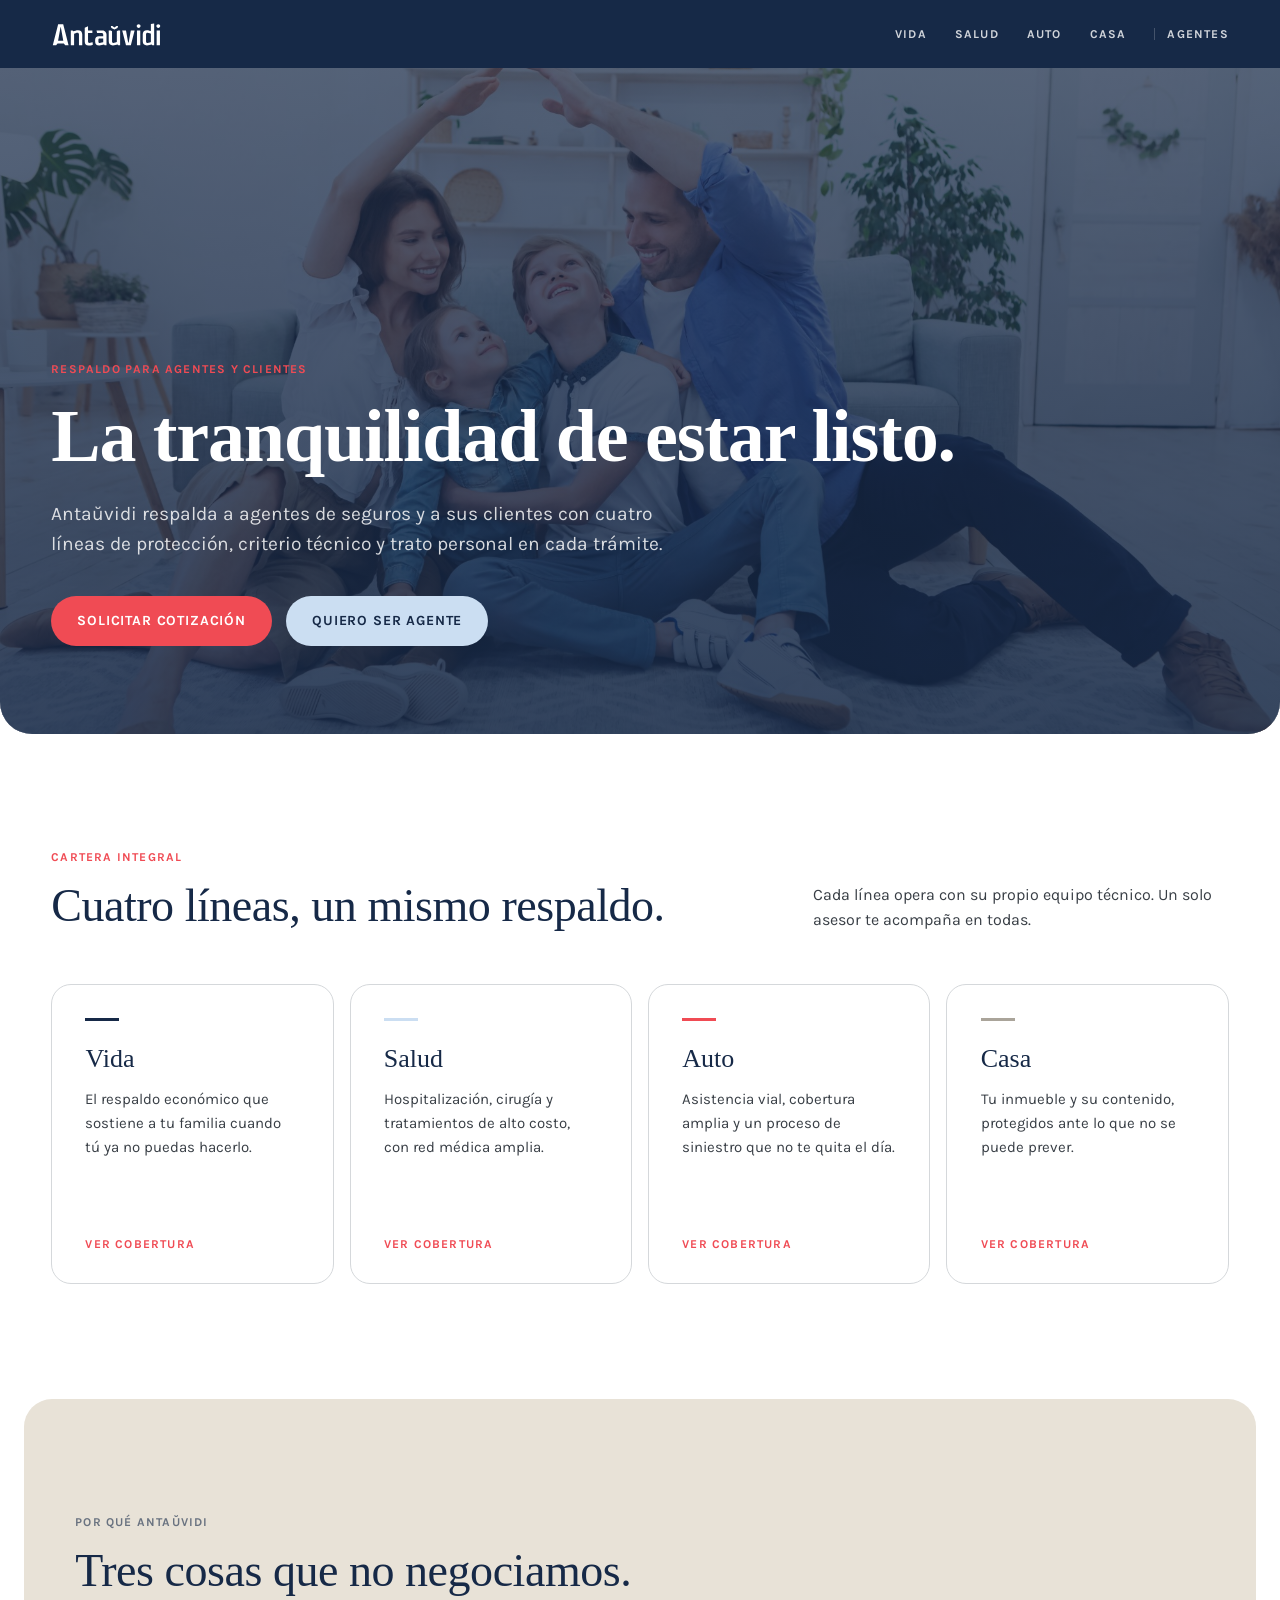
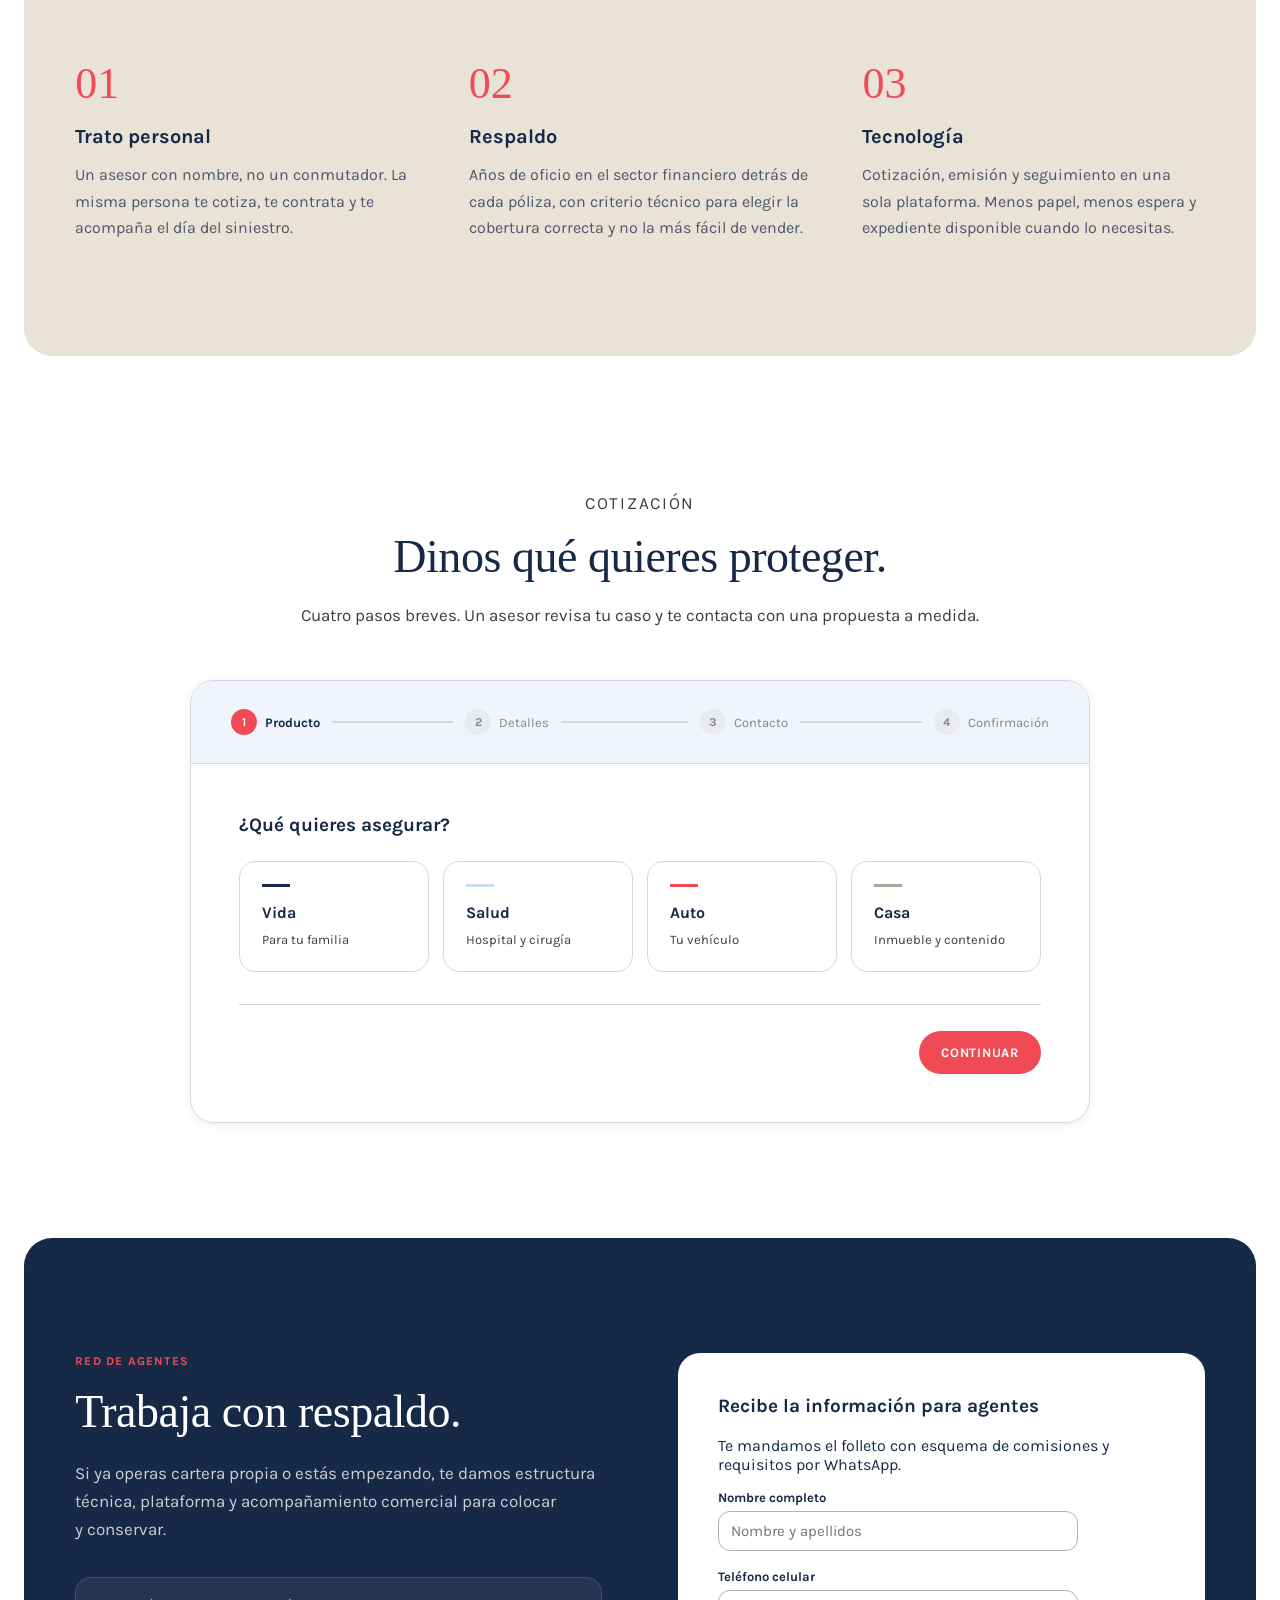
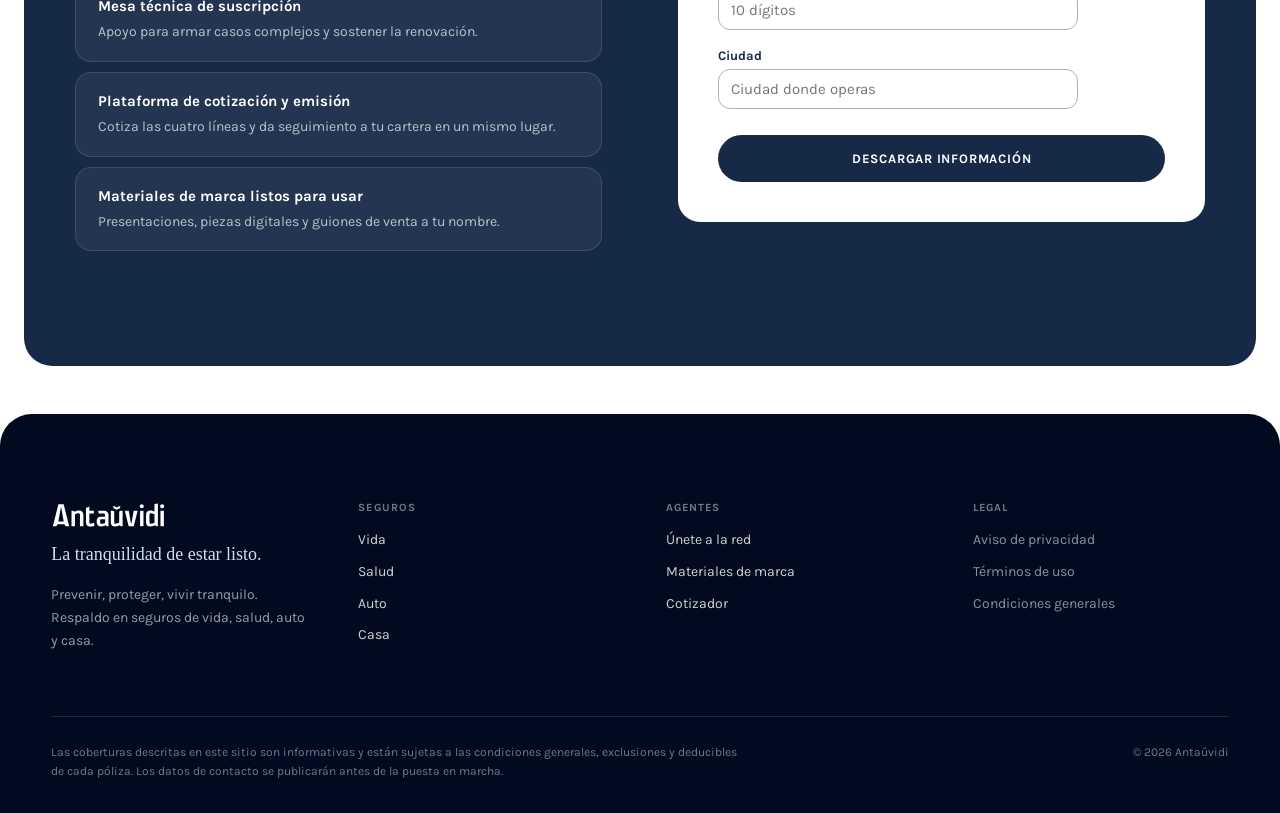
==== commit e300a251: "Complete the photography set and add share artwork The client supplied the remaining frames plus the" ====
--- a/index.html
+++ b/index.html
@@ -7,22 +7,37 @@
 <meta name="description" content="Antaŭvidi respalda a agentes de seguros y a sus clientes con cuatro líneas de protección: vida, salud, auto y casa. Criterio técnico y trato personal en cada trámite.">
 <meta name="theme-color" content="#162947">
 <link rel="icon" href="assets/logomark-rojo.svg" type="image/svg+xml">
+<!-- iOS ignores SVG favicons, so the home-screen icon needs a raster square. -->
+<link rel="apple-touch-icon" href="assets/apple-touch-icon.png">
 
 <meta property="og:type" content="website">
 <meta property="og:locale" content="es_MX">
 <meta property="og:site_name" content="Antaŭvidi">
 <meta property="og:title" content="Antaŭvidi — La tranquilidad de estar listo.">
 <meta property="og:description" content="Respaldo en seguros de vida, salud, auto y casa. Prevenir, proteger, vivir tranquilo.">
-
-<!-- Design-system tokens, imported verbatim from the Claude Design project.
+<!-- The brand's own cover artwork from the social kit — logotype, claim and
+     URL chip already composed, so shares carry the identity as designed. -->
+<meta property="og:image" content="assets/og-cover.jpg">
+<meta property="og:image:width" content="2000">
+<meta property="og:image:height" content="761">
+<meta property="og:image:alt" content="Antaŭvidi — El aliado perfecto que hace simple el mundo de los seguros.">
+<meta name="twitter:card" content="summary_large_image">
+<meta name="twitter:title" content="Antaŭvidi — La tranquilidad de estar listo.">
+<meta name="twitter:description" content="Respaldo en seguros de vida, salud, auto y casa. Prevenir, proteger, vivir tranquilo.">
+<meta name="twitter:image" content="assets/og-cover.jpg">
+
+<!-- Design-system tokens. Byte-identical copies of `_ds/…/tokens/*.css`, served
+     from `styles/tokens/` so the page never depends on an underscore-prefixed
+     path at runtime — those get dropped by Jekyll on GitHub Pages and by other
+     static hosts. Re-sync with `./sync-tokens.sh`.
      `tokens/fonts.css` is replaced by `styles/fonts.css` — see the note there. -->
 <link rel="stylesheet" href="styles/fonts.css">
-<link rel="stylesheet" href="_ds/antauvidi-design-system-92f6524b-cf0b-497f-b75e-7816dc1ea0d9/tokens/colors.css">
-<link rel="stylesheet" href="_ds/antauvidi-design-system-92f6524b-cf0b-497f-b75e-7816dc1ea0d9/tokens/typography.css">
-<link rel="stylesheet" href="_ds/antauvidi-design-system-92f6524b-cf0b-497f-b75e-7816dc1ea0d9/tokens/spacing.css">
-<link rel="stylesheet" href="_ds/antauvidi-design-system-92f6524b-cf0b-497f-b75e-7816dc1ea0d9/tokens/effects.css">
-<link rel="stylesheet" href="_ds/antauvidi-design-system-92f6524b-cf0b-497f-b75e-7816dc1ea0d9/tokens/dataviz.css">
-<link rel="stylesheet" href="_ds/antauvidi-design-system-92f6524b-cf0b-497f-b75e-7816dc1ea0d9/tokens/base.css">
+<link rel="stylesheet" href="styles/tokens/colors.css">
+<link rel="stylesheet" href="styles/tokens/typography.css">
+<link rel="stylesheet" href="styles/tokens/spacing.css">
+<link rel="stylesheet" href="styles/tokens/effects.css">
+<link rel="stylesheet" href="styles/tokens/dataviz.css">
+<link rel="stylesheet" href="styles/tokens/base.css">
 
 <link rel="stylesheet" href="styles/components.css">
 <link rel="stylesheet" href="styles/site.css">
--- a/styles/tokens/colors.css
+++ b/styles/tokens/colors.css
@@ -0,0 +1,264 @@
+/* ============================================================================
+   Antaŭvidi — Color tokens
+   Three tiers: 1) primitives (brand hexes verbatim + derived ramps),
+   2) semantic roles (--color-*) — the ONLY tier components should consume,
+   3) legacy aliases (deprecated names kept live, remapped to tier 2).
+   Dark theme = re-map of tier 2 only, under [data-theme="dark"].
+   ========================================================================= */
+
+:root {
+  /* ==== TIER 1 — PRIMITIVES ============================================= */
+
+  /* Brand base colors (identity manual, hex verbatim) */
+  --azul-marino: #162947;   /* Pantone 2955 C — Seguros de Vida */
+  --azul-cielo:  #CBDEF2;   /* Pantone 2717 C — Gastos Médicos Mayores */
+  --coral:       #F04B54;   /* Pantone Red 032 C — Seguros Auto */
+  --arena:       #E8E2D7;   /* Pantone 7527 C — Seguros Casa */
+
+  /* Navy ramp — derived in oklch from --azul-marino (never invented) */
+  --navy-50:  oklch(from var(--azul-marino) 0.97 calc(c * 0.15) h);
+  --navy-100: oklch(from var(--azul-marino) 0.93 calc(c * 0.25) h);
+  --navy-200: oklch(from var(--azul-marino) 0.85 calc(c * 0.4) h);
+  --navy-300: oklch(from var(--azul-marino) 0.72 calc(c * 0.6) h);
+  --navy-400: oklch(from var(--azul-marino) 0.58 calc(c * 0.8) h);
+  --navy-500: oklch(from var(--azul-marino) 0.45 c h);
+  --navy-600: oklch(from var(--azul-marino) 0.36 c h);
+  --navy-700: var(--azul-marino);            /* ≈0.286 — the brand hex itself */
+  --navy-800: oklch(from var(--azul-marino) 0.23 c h);
+  --navy-900: oklch(from var(--azul-marino) 0.19 calc(c * 0.9) h);
+  --navy-950: oklch(from var(--azul-marino) 0.15 calc(c * 0.8) h);
+
+  /* Coral ramp */
+  --coral-100: oklch(from var(--coral) 0.94 calc(c * 0.18) h);
+  --coral-200: oklch(from var(--coral) 0.86 calc(c * 0.38) h);
+  --coral-300: oklch(from var(--coral) 0.76 calc(c * 0.65) h);
+  --coral-400: oklch(from var(--coral) 0.70 calc(c * 0.85) h);
+  --coral-500: var(--coral);                 /* ≈0.645 */
+  --coral-600: oklch(from var(--coral) 0.56 c h);
+  --coral-700: oklch(from var(--coral) 0.48 calc(c * 0.9) h);
+
+  /* Sky + arena tonal steps */
+  --sky-100: oklch(from var(--azul-cielo) 0.95 calc(c * 0.6) h);
+  --sky-300: var(--azul-cielo);
+  --sky-500: oklch(from var(--azul-cielo) 0.72 calc(c * 1.8) h);
+  --sky-700: oklch(from var(--azul-cielo) 0.55 calc(c * 2.2) h);
+  --arena-100: oklch(from var(--arena) 0.965 calc(c * 0.6) h);
+  --arena-300: var(--arena);
+  --arena-500: oklch(from var(--arena) 0.72 c h);
+  --arena-700: oklch(from var(--arena) 0.52 c h);
+
+  /* Neutral scale — near-zero chroma at navy hue 255 (unchanged values) */
+  --neutral-0:  #FFFFFF;
+  --neutral-10: oklch(0.98 0.003 255);
+  --neutral-20: oklch(0.94 0.004 255);
+  --neutral-30: oklch(0.88 0.006 255);
+  --neutral-40: oklch(0.76 0.008 255);
+  --neutral-50: oklch(0.62 0.010 255);
+  --neutral-60: oklch(0.48 0.012 255);
+  --neutral-70: oklch(0.36 0.014 255);
+  --neutral-80: oklch(0.26 0.016 255);  /* grafito */
+  --neutral-90: oklch(0.16 0.018 255);
+  --neutral-100:#000000;
+
+  /* Alpha scales — for scrims, hovers on photos, dark-mode borders */
+  --alpha-navy-5:  oklch(from var(--azul-marino) l c h / 0.05);
+  --alpha-navy-10: oklch(from var(--azul-marino) l c h / 0.10);
+  --alpha-navy-20: oklch(from var(--azul-marino) l c h / 0.20);
+  --alpha-navy-60: oklch(from var(--azul-marino) l c h / 0.60);
+  --alpha-white-10: oklch(1 0 0 / 0.10);
+  --alpha-white-20: oklch(1 0 0 / 0.20);
+  --alpha-white-70: oklch(1 0 0 / 0.70);
+
+  /* Status ramps — low-chroma so they don't compete with Coral.
+     Danger reuses the coral ramp (brand rule). */
+  --green-100: oklch(0.94 0.04 155);
+  --green-500: oklch(0.55 0.11 155);
+  --green-600: oklch(0.47 0.10 155);
+  --green-300: oklch(0.78 0.10 155);
+  --amber-100: oklch(0.95 0.06 80);
+  --amber-500: oklch(0.75 0.14 80);
+  --amber-700: oklch(0.55 0.12 70);
+  --amber-300: oklch(0.85 0.12 80);
+
+  /* Legacy tonal steps (kept — several components reference them) */
+  --azul-marino-10: oklch(from var(--azul-marino) calc(l + 0.55) c h);
+  --azul-marino-20: oklch(from var(--azul-marino) calc(l + 0.42) c h);
+  --azul-marino-40: oklch(from var(--azul-marino) calc(l + 0.22) c h);
+  --azul-marino-60: oklch(from var(--azul-marino) calc(l + 0.08) c h);
+  --azul-marino-80: var(--azul-marino);
+  --azul-marino-90: oklch(from var(--azul-marino) calc(l - 0.06) c h);
+  --coral-hover: oklch(from var(--coral) calc(l - 0.08) c h);
+  --coral-press: oklch(from var(--coral) calc(l - 0.14) c h);
+  --coral-tint:  oklch(from var(--coral) calc(l + 0.34) calc(c * 0.5) h);
+  --success: var(--green-500);
+  --warning: var(--amber-500);
+  --danger:  var(--coral);
+  --info:    var(--azul-marino-60);
+
+  /* ==== TIER 2 — SEMANTIC ROLES (consume these) ========================= */
+
+  /* Backgrounds */
+  --color-bg-page:            var(--neutral-0);
+  --color-bg-surface:         var(--neutral-0);
+  --color-bg-surface-raised:  var(--neutral-0);   /* + elevation shadow in light */
+  --color-bg-subtle:          var(--neutral-10);
+  --color-bg-muted:           var(--neutral-20);
+  --color-bg-inverse:         var(--azul-marino);
+  --color-bg-overlay:         var(--alpha-navy-60);
+  --color-bg-brand:           var(--azul-marino);
+  --color-bg-brand-subtle:    var(--navy-50);
+  --color-bg-accent:          var(--coral);
+  --color-bg-sky-tint:        var(--azul-cielo);
+  --color-bg-arena-tint:      var(--arena);
+  --color-bg-success:         var(--green-500);
+  --color-bg-success-subtle:  var(--green-100);
+  --color-bg-warning:         var(--amber-500);
+  --color-bg-warning-subtle:  var(--amber-100);
+  --color-bg-danger:          var(--coral);
+  --color-bg-danger-subtle:   var(--coral-100);
+  --color-bg-info:            var(--azul-marino-60);
+  --color-bg-info-subtle:     var(--navy-50);
+
+  /* Interaction states */
+  --color-bg-hover:           var(--alpha-navy-5);
+  --color-bg-active:          var(--alpha-navy-10);
+  --color-bg-selected:        var(--navy-50);
+  --color-bg-brand-hover:     var(--navy-800);
+  --color-bg-brand-active:    var(--navy-900);
+  --color-bg-accent-hover:    var(--coral-hover);
+  --color-bg-accent-active:   var(--coral-press);
+  --color-bg-disabled:        var(--neutral-20);
+
+  /* Foreground / text */
+  --color-fg-default:         var(--azul-marino);
+  --color-fg-muted:           var(--neutral-70);
+  --color-fg-subtle:          var(--neutral-50);
+  --color-fg-disabled:        var(--neutral-40);
+  --color-fg-on-solid:        var(--neutral-0);   /* on brand/accent/inverse fills */
+  --color-fg-brand:           var(--azul-marino);
+  --color-fg-accent:          var(--coral);
+  --color-fg-link:            var(--azul-marino);
+  --color-fg-link-hover:      var(--coral);
+  --color-fg-success:         var(--green-600);
+  --color-fg-warning:         var(--amber-700);
+  --color-fg-danger:          var(--coral-600);
+  --color-fg-info:            var(--navy-500);
+
+  /* Borders */
+  --color-border-subtle:      var(--neutral-30);
+  --color-border-default:     var(--neutral-40);
+  --color-border-strong:      var(--azul-marino);
+  --color-border-focus:       var(--coral);
+  --color-border-disabled:    var(--neutral-30);
+  --color-border-success:     var(--green-500);
+  --color-border-warning:     var(--amber-500);
+  --color-border-danger:      var(--coral);
+  --color-border-info:        var(--azul-marino-60);
+
+  /* Finance deltas (pair with ▲▼ glyphs — never color alone) */
+  --color-delta-gain:         var(--green-600);
+  --color-delta-loss:         var(--coral-600);
+  --color-delta-neutral:      var(--neutral-50);
+
+  /* ==== TIER 3 — LEGACY ALIASES (deprecated; do not use in new work) ==== */
+  --surface-page:      var(--color-bg-page);          /* @deprecated → --color-bg-page */
+  --surface-sunken:    var(--color-bg-subtle);        /* @deprecated → --color-bg-subtle */
+  --surface-card:      var(--color-bg-surface);       /* @deprecated → --color-bg-surface */
+  --surface-inverse:   var(--color-bg-inverse);       /* @deprecated → --color-bg-inverse */
+  --surface-brand-tint-sky:   var(--color-bg-sky-tint);   /* @deprecated */
+  --surface-brand-tint-arena: var(--color-bg-arena-tint); /* @deprecated */
+
+  --text-primary:    var(--color-fg-default);     /* @deprecated → --color-fg-default */
+  --text-secondary:  var(--color-fg-muted);       /* @deprecated → --color-fg-muted */
+  --text-tertiary:   var(--color-fg-subtle);      /* @deprecated → --color-fg-subtle */
+  --text-inverse:    var(--color-fg-on-solid);    /* @deprecated → --color-fg-on-solid */
+  --text-accent:     var(--color-fg-accent);      /* @deprecated → --color-fg-accent */
+  --text-link:       var(--color-fg-link);        /* @deprecated → --color-fg-link */
+  --text-link-hover: var(--color-fg-link-hover);  /* @deprecated → --color-fg-link-hover */
+
+  --border-subtle:  var(--color-border-subtle);   /* @deprecated → --color-border-subtle */
+  --border-default: var(--color-border-default);  /* @deprecated → --color-border-default */
+  --border-strong:  var(--color-border-strong);   /* @deprecated → --color-border-strong */
+  --border-focus:   var(--color-border-focus);    /* @deprecated → --color-border-focus */
+
+  --accent-primary:         var(--color-bg-brand);         /* @deprecated */
+  --accent-primary-hover:   var(--color-bg-brand-hover);   /* @deprecated */
+  --accent-primary-press:   var(--color-bg-brand-active);  /* @deprecated */
+  --accent-secondary:       var(--color-bg-accent);        /* @deprecated */
+  --accent-secondary-hover: var(--color-bg-accent-hover);  /* @deprecated */
+  --accent-secondary-press: var(--color-bg-accent-active); /* @deprecated */
+
+  /* Product-line color mapping, per manual (stable API — not deprecated) */
+  --line-vida:   var(--azul-marino);
+  --line-gmm:    var(--azul-cielo);
+  --line-auto:   var(--coral);
+  --line-casa:   var(--arena);
+
+  color-scheme: light;
+}
+
+/* ==== DARK THEME — remaps tier 2 only =================================== */
+[data-theme="dark"] {
+  color-scheme: dark;
+
+  /* Backgrounds — deep navy, not black; raised = lighter step + border */
+  --color-bg-page:            var(--navy-950);
+  --color-bg-surface:         var(--navy-900);
+  --color-bg-surface-raised:  var(--navy-800);
+  --color-bg-subtle:          oklch(from var(--azul-marino) 0.17 calc(c * 0.85) h);
+  --color-bg-muted:           var(--navy-800);
+  --color-bg-inverse:         var(--neutral-10);
+  --color-bg-overlay:         oklch(0.05 0.02 255 / 0.70);
+  --color-bg-brand:           var(--sky-300);      /* navy fills invert to sky */
+  --color-bg-brand-subtle:    var(--navy-800);
+  --color-bg-accent:          var(--coral-400);    /* slightly lifted for contrast */
+  --color-bg-sky-tint:        var(--navy-800);
+  --color-bg-arena-tint:      oklch(from var(--arena) 0.25 calc(c * 0.5) h);
+  --color-bg-success:         var(--green-300);
+  --color-bg-success-subtle:  oklch(0.25 0.05 155);
+  --color-bg-warning:         var(--amber-300);
+  --color-bg-warning-subtle:  oklch(0.26 0.06 80);
+  --color-bg-danger:          var(--coral-400);
+  --color-bg-danger-subtle:   oklch(from var(--coral) 0.24 calc(c * 0.45) h);
+  --color-bg-info:            var(--sky-500);
+  --color-bg-info-subtle:     var(--navy-800);
+
+  --color-bg-hover:           var(--alpha-white-10);
+  --color-bg-active:          var(--alpha-white-20);
+  --color-bg-selected:        var(--navy-800);
+  --color-bg-brand-hover:     var(--sky-100);
+  --color-bg-brand-active:    oklch(from var(--azul-cielo) 0.99 calc(c * 0.4) h);
+  --color-bg-accent-hover:    var(--coral-300);
+  --color-bg-accent-active:   var(--coral-500);
+  --color-bg-disabled:        var(--navy-800);
+
+  /* Foreground */
+  --color-fg-default:         var(--neutral-10);
+  --color-fg-muted:           oklch(from var(--azul-cielo) 0.80 calc(c * 0.55) h);
+  --color-fg-subtle:          oklch(from var(--azul-cielo) 0.62 calc(c * 0.45) h);
+  --color-fg-disabled:        var(--navy-500);
+  --color-fg-on-solid:        var(--navy-900);     /* dark text on light fills */
+  --color-fg-brand:           var(--azul-cielo);
+  --color-fg-accent:          var(--coral-300);
+  --color-fg-link:            var(--azul-cielo);
+  --color-fg-link-hover:      var(--coral-300);
+  --color-fg-success:         var(--green-300);
+  --color-fg-warning:         var(--amber-300);
+  --color-fg-danger:          var(--coral-300);
+  --color-fg-info:            var(--sky-500);
+
+  /* Borders */
+  --color-border-subtle:      var(--alpha-white-10);
+  --color-border-default:     var(--alpha-white-20);
+  --color-border-strong:      var(--azul-cielo);
+  --color-border-focus:       var(--coral-300);
+  --color-border-disabled:    var(--alpha-white-10);
+  --color-border-success:     var(--green-300);
+  --color-border-warning:     var(--amber-300);
+  --color-border-danger:      var(--coral-300);
+  --color-border-info:        var(--sky-500);
+
+  --color-delta-gain:         var(--green-300);
+  --color-delta-loss:         var(--coral-300);
+  --color-delta-neutral:      oklch(from var(--azul-cielo) 0.62 calc(c * 0.45) h);
+}
--- a/styles/tokens/typography.css
+++ b/styles/tokens/typography.css
@@ -0,0 +1,23 @@
+:root {
+  /* ---- Font families ---- */
+  --font-serif: 'Tinos', Georgia, 'Times New Roman', serif;      /* titles, headlines, quotes */
+  --font-sans:  'Karla', -apple-system, 'Segoe UI', sans-serif;  /* body, UI, labels */
+
+  /* ---- Tracked-caps eyebrow/subtitle system (documented brand tic:
+     "Karla Bold / Interletrado 100 pts. / Mayúsculas") ---- */
+  --tracking-eyebrow: 0.1em; /* ~100/1000 em ≈ the manual's "100 pts" tracking */
+
+  /* ---- Type scale — sizes are this system's own (undocumented in source),
+     roles are not: display/title = serif, everything else = sans. ---- */
+  --text-display: 700 56px/1.08 var(--font-serif);
+  --text-h1:      400 40px/1.15 var(--font-serif);
+  --text-h2:      400 30px/1.2  var(--font-serif);
+  --text-h3:      700 22px/1.3  var(--font-sans);
+  --text-eyebrow: 700 13px/1.4  var(--font-sans);   /* + --tracking-eyebrow, uppercase */
+  --text-body-lg: 400 19px/1.6  var(--font-sans);
+  --text-body:    400 16px/1.6  var(--font-sans);
+  --text-body-sm: 400 14px/1.5  var(--font-sans);
+  --text-caption: 400 12px/1.4  var(--font-sans);
+  --text-quote:   400 26px/1.45 var(--font-serif);
+  --text-button:  700 15px/1   var(--font-sans);
+}
--- a/styles/tokens/spacing.css
+++ b/styles/tokens/spacing.css
@@ -0,0 +1,60 @@
+:root {
+  /* Undocumented in source (print-manual, not a UI spec) — 4px-rhythm scale
+     sized to the brand's calm, generous-whitespace layouts. */
+  --space-1: 4px;
+  --space-2: 8px;
+  --space-3: 12px;
+  --space-4: 16px;
+  --space-5: 20px;
+  --space-6: 24px;
+  --space-8: 32px;
+  --space-10: 40px;
+  --space-12: 48px;
+  --space-16: 64px;
+  --space-20: 80px;
+  --space-24: 96px;
+  --space-32: 128px;
+
+  --container-max: 1200px;
+  --content-max: 720px;
+
+  /* ---- Control metrics — density-aware. Components size controls and rows
+     from these, never hard-coded heights. ---- */
+  --control-height-sm: 32px;
+  --control-height-md: 40px;
+  --control-height-lg: 48px;
+  --control-padding-x-sm: 12px;
+  --control-padding-x-md: 16px;
+  --control-padding-x-lg: 20px;
+  --table-row-height: 52px;
+  --table-cell-padding-y: 14px;
+  --table-cell-padding-x: 16px;
+  --list-item-padding-y: 12px;
+  --field-gap: var(--space-2);      /* label ↔ control ↔ help text */
+  --form-row-gap: var(--space-6);   /* between fields */
+
+  /* ---- Breakpoints — documentation values (CSS vars can't drive media
+     queries; use these in JS/container queries and keep media queries in
+     sync by hand): sm 640, md 768, lg 1024, xl 1280, 2xl 1536. ---- */
+  --breakpoint-sm: 640px;
+  --breakpoint-md: 768px;
+  --breakpoint-lg: 1024px;
+  --breakpoint-xl: 1280px;
+  --breakpoint-2xl: 1536px;
+}
+
+/* ---- Compact density — ops/back-office surfaces (tables, records).
+   Apply data-density="compact" on <html>, <body>, or any subtree. ---- */
+[data-density="compact"] {
+  --control-height-sm: 28px;
+  --control-height-md: 32px;
+  --control-height-lg: 40px;
+  --control-padding-x-sm: 10px;
+  --control-padding-x-md: 12px;
+  --control-padding-x-lg: 16px;
+  --table-row-height: 38px;
+  --table-cell-padding-y: 8px;
+  --table-cell-padding-x: 12px;
+  --list-item-padding-y: 8px;
+  --form-row-gap: var(--space-4);
+}
--- a/styles/tokens/effects.css
+++ b/styles/tokens/effects.css
@@ -0,0 +1,80 @@
+:root {
+  /* Corner radii — the logotype/logomark are sharp-edged; radius is used
+     sparingly, mainly for click/touch affordance on small controls. */
+  --radius-sm: 4px;   /* tags, badges, inputs, buttons */
+  --radius-md: 8px;   /* cards, dialogs */
+  --radius-lg: 14px;  /* large photo/hero panels */
+  --radius-pill: 999px; /* capsule chips — seen throughout the social kit as URL/CTA chips */
+
+  /* ---- Elevation — flat, print-first identity; stays barely-there.
+     Levels are roles, not decoration: 0 flush, 100 raised card, 200 sticky,
+     300 dropdown/popover, 400 modal/drawer, 500 toast. ---- */
+  --elevation-0: none;
+  --elevation-100: 0 1px 2px rgba(22, 41, 71, 0.06);
+  --elevation-200: 0 2px 8px rgba(22, 41, 71, 0.07);
+  --elevation-300: 0 4px 16px rgba(22, 41, 71, 0.08);
+  --elevation-400: 0 12px 32px rgba(22, 41, 71, 0.12);
+  --elevation-500: 0 16px 48px rgba(22, 41, 71, 0.16);
+
+  /* Legacy shadow names — @deprecated → --elevation-* */
+  --shadow-sm: var(--elevation-100);
+  --shadow-md: var(--elevation-300);
+  --shadow-lg: var(--elevation-400);
+  --shadow-focus: 0 0 0 3px rgba(240, 75, 84, 0.35); /* @deprecated → use --focus-ring via outline */
+
+  /* ---- Focus ring — single system-wide treatment (WCAG 2.4.7 / 2.4.13).
+     Use: outline: var(--focus-ring); outline-offset: var(--focus-ring-offset).
+     Inset variant for elements flush against container edges. ---- */
+  --focus-ring-width: 2px; /* @kind other */
+  --focus-ring-color: var(--color-border-focus, var(--coral)); /* @kind color */
+  --focus-ring: var(--focus-ring-width) solid var(--focus-ring-color); /* @kind other */
+  --focus-ring-offset: 2px; /* @kind other */
+  --focus-ring-offset-inset: -2px; /* @kind other */
+
+  /* ---- Z-index scale — never hand-pick values between steps ---- */
+  --z-base: 0; /* @kind other */
+  --z-raised: 1;        /* @kind other */
+  --z-dropdown: 1000;   /* @kind other */
+  --z-sticky: 1100;     /* @kind other */
+  --z-banner: 1200;     /* @kind other */
+  --z-overlay: 1300;    /* @kind other */
+  --z-modal: 1400;      /* @kind other */
+  --z-popover: 1500;    /* @kind other */
+  --z-toast: 1700;      /* @kind other */
+  --z-tooltip: 1800;    /* @kind other */
+
+  /* ---- Motion — brand reads calm/low-motion. Short fades, small moves. ----
+     enter = decelerate (starts fast, settles); exit = accelerate (leaves fast). */
+  --duration-instant: 0ms;    /* @kind other */
+  --duration-fast: 120ms;     /* @kind other */
+  --duration-base: 200ms;     /* @kind other */
+  --duration-moderate: 280ms; /* @kind other */
+  --duration-slow: 320ms;     /* @kind other */
+  --ease-standard: cubic-bezier(0.2, 0, 0, 1);      /* @kind other */
+  --ease-enter: cubic-bezier(0, 0, 0.2, 1);         /* @kind other */
+  --ease-exit: cubic-bezier(0.4, 0, 1, 1);          /* @kind other */
+  --ease-linear: linear;                            /* @kind other */
+
+  /* ---- Border widths ---- */
+  --border-width-sm: 1px;    /* default hairlines */
+  --border-width-md: 1.5px;  /* input borders needing presence */
+  --border-width-lg: 2px;    /* selected states, strong emphasis */
+
+  /* ---- Opacity steps ---- */
+  --opacity-disabled: 0.45; /* @kind other */
+  --opacity-overlay: 0.60;   /* @kind other */
+
+  /* Photo duotone overlay — the brand's recurring "navy wash over photography" treatment */
+  --duotone-navy: linear-gradient(180deg, rgba(22,41,71,0.72), rgba(22,41,71,0.86)); /* @kind other */
+  --duotone-coral: linear-gradient(160deg, rgba(240,75,84,0.85), rgba(240,75,84,0.55)); /* @kind other */
+}
+
+/* Dark theme — shadows read weaker on dark; raised surfaces rely on
+   lighter background steps + subtle borders instead. */
+[data-theme="dark"] {
+  --elevation-100: 0 1px 2px rgba(0, 0, 0, 0.35);
+  --elevation-200: 0 2px 8px rgba(0, 0, 0, 0.40);
+  --elevation-300: 0 4px 16px rgba(0, 0, 0, 0.45);
+  --elevation-400: 0 12px 32px rgba(0, 0, 0, 0.55);
+  --elevation-500: 0 16px 48px rgba(0, 0, 0, 0.60);
+}
--- a/styles/tokens/dataviz.css
+++ b/styles/tokens/dataviz.css
@@ -0,0 +1,65 @@
+:root {
+  /* ============================================================
+     Data-visualization palette — anchored to brand, colorblind-safe
+     sequence (vary lightness as well as hue; verified distinguishable
+     under deuteranopia/protanopia simulation).
+     Assign categorical colors in order; never skip. 7th+ series:
+     rethink the chart, don't invent an 8th hue.
+     ============================================================ */
+  --chart-1: var(--azul-marino);            /* navy — primary series */
+  --chart-2: var(--coral);                  /* coral — comparison series */
+  --chart-3: var(--sky-500);                /* strong sky blue */
+  --chart-4: oklch(0.60 0.09 180);          /* teal */
+  --chart-5: oklch(0.75 0.13 85);           /* amber */
+  --chart-6: oklch(0.50 0.11 310);          /* plum */
+
+  /* Sequential ramp — single-metric intensity (choropleths, heatmaps) */
+  --chart-seq-1: var(--navy-100);
+  --chart-seq-2: var(--navy-200);
+  --chart-seq-3: var(--navy-300);
+  --chart-seq-4: var(--navy-400);
+  --chart-seq-5: var(--navy-500);
+  --chart-seq-6: var(--navy-700);
+
+  /* Diverging ramp — deviation from a midpoint (loss ↔ gain) */
+  --chart-div-neg-2: var(--coral-500);
+  --chart-div-neg-1: var(--coral-300);
+  --chart-div-mid:   var(--neutral-20);
+  --chart-div-pos-1: var(--navy-300);
+  --chart-div-pos-2: var(--navy-600);
+
+  /* Chart furniture — recedes; data carries the ink */
+  --chart-grid: var(--neutral-20);
+  --chart-axis: var(--neutral-50);
+  --chart-label: var(--color-fg-muted);
+  --chart-annotation: var(--color-fg-subtle);
+
+  /* Finance semantics — always pair with ▲▼ glyphs or sign, never color alone.
+     Projected/estimated values: dashed stroke or hatched fill, labeled "proyectado". */
+  --delta-gain: var(--color-delta-gain);
+  --delta-loss: var(--color-delta-loss);
+  --delta-pending: var(--color-delta-neutral);
+}
+
+[data-theme="dark"] {
+  --chart-1: var(--azul-cielo);             /* navy unreadable on navy — invert to sky */
+  --chart-2: var(--coral-300);
+  --chart-3: var(--sky-500);
+  --chart-4: oklch(0.72 0.09 180);
+  --chart-5: oklch(0.80 0.12 85);
+  --chart-6: oklch(0.68 0.10 310);
+
+  --chart-seq-1: var(--navy-800);
+  --chart-seq-2: var(--navy-600);
+  --chart-seq-3: var(--navy-400);
+  --chart-seq-4: var(--navy-300);
+  --chart-seq-5: var(--sky-300);
+  --chart-seq-6: var(--sky-100);
+
+  --chart-div-mid: var(--navy-800);
+  --chart-div-pos-1: var(--sky-500);
+  --chart-div-pos-2: var(--sky-300);
+
+  --chart-grid: var(--alpha-white-10);
+  --chart-axis: oklch(from var(--azul-cielo) 0.62 calc(c * 0.45) h);
+}
--- a/styles/tokens/base.css
+++ b/styles/tokens/base.css
@@ -0,0 +1,47 @@
+/* ============================================================
+   Antaŭvidi — base behaviors (imported last from styles.css)
+   Focus visibility, reduced motion, selection, numeric utilities.
+   ============================================================ */
+
+/* Single system-wide focus treatment — coral ring, offset, visible on any
+   surface. Only on :focus-visible (keyboard), never on mouse focus. */
+:focus-visible {
+  outline: var(--focus-ring);
+  outline-offset: var(--focus-ring-offset);
+  border-radius: var(--radius-sm);
+}
+
+/* Reduced motion — the brand is calm by default; honor the request fully. */
+@media (prefers-reduced-motion: reduce) {
+  *, *::before, *::after {
+    animation-duration: 0.01ms !important;
+    animation-iteration-count: 1 !important;
+    transition-duration: 0.01ms !important;
+    scroll-behavior: auto !important;
+  }
+}
+
+::selection {
+  background: var(--azul-cielo);
+  color: var(--azul-marino);
+}
+[data-theme="dark"] ::selection {
+  background: var(--sky-700);
+  color: var(--neutral-0);
+}
+
+/* Numeric utilities — amounts, IDs, table columns */
+.u-tabular { font-variant-numeric: tabular-nums; }
+.u-mono {
+  font-family: 'SFMono-Regular', Consolas, 'Liberation Mono', Menlo, monospace;
+  font-size: 0.9375em;
+  letter-spacing: 0.02em;
+}
+
+/* Base document affordances */
+body {
+  background: var(--color-bg-page);
+  color: var(--color-fg-default);
+}
+a { color: var(--color-fg-link); }
+a:hover { color: var(--color-fg-link-hover); }
--- a/styles/site.css
+++ b/styles/site.css
@@ -328,8 +328,33 @@
 html[data-hero="solido"] .hero__photo,
 html[data-hero="solido"] .hero__wash { display: none; }
 
+/* Without a photograph the full-bleed height leaves a large empty navy field
+   that reads as a failed image rather than a design choice. Tighten it and
+   carry the reversed logomark the manual uses over solid colour, so the solid
+   treatment looks deliberate. Both revert the moment a photograph exists. */
+html[data-hero="solido"] .hero { min-height: clamp(420px, 56vh, 560px); }
+
+html[data-hero="solido"] .hero::after {
+  content: '';
+  position: absolute;
+  z-index: 0;
+  top: 50%;
+  right: clamp(24px, 6vw, 104px);
+  transform: translateY(-50%);
+  width: clamp(200px, 26vw, 340px);
+  aspect-ratio: 1;
+  background: url('../assets/logomark-blanco.svg') no-repeat center / contain;
+  opacity: 0.07;
+  pointer-events: none;
+}
+
+@media (max-width: 860px) {
+  html[data-hero="solido"] .hero::after { display: none; }
+}
+
 .hero__inner {
   position: relative;
+  z-index: 1;
   width: 100%;
   max-width: 1280px;
   margin: 0 auto;
@@ -842,6 +867,12 @@
   justify-content: center;
 }
 
+/* No photograph for this line: the wash covering only 48% of the column
+   leaves the rest as a bare colour block that looks like a broken image.
+   Take the whole column instead, so it reads as the manual's solid-colour
+   blocking. Set by scripts/site.js when the photo probe fails. */
+.line-hero.is-nophoto .line-hero__wash { inset: 0; }
+
 .line-hero__mark {
   position: absolute;
   top: clamp(26px, 3vw, 44px);
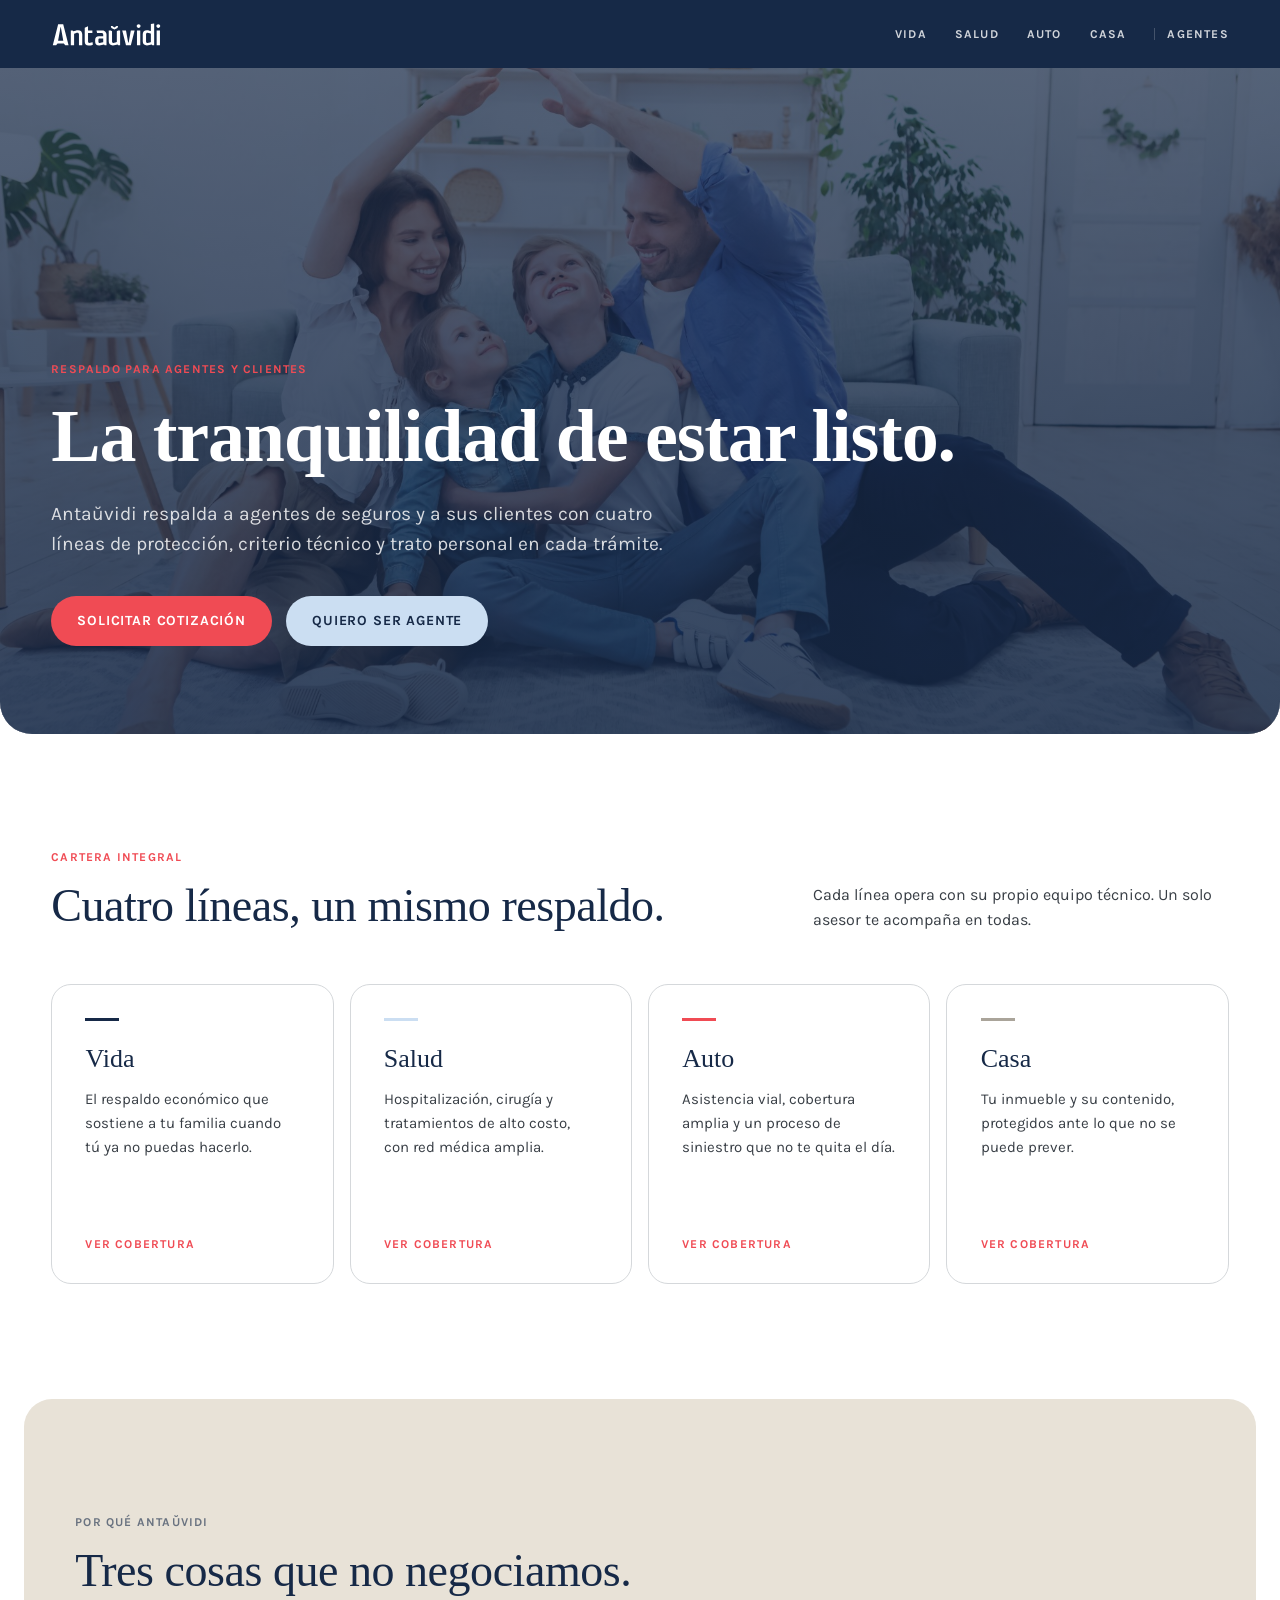
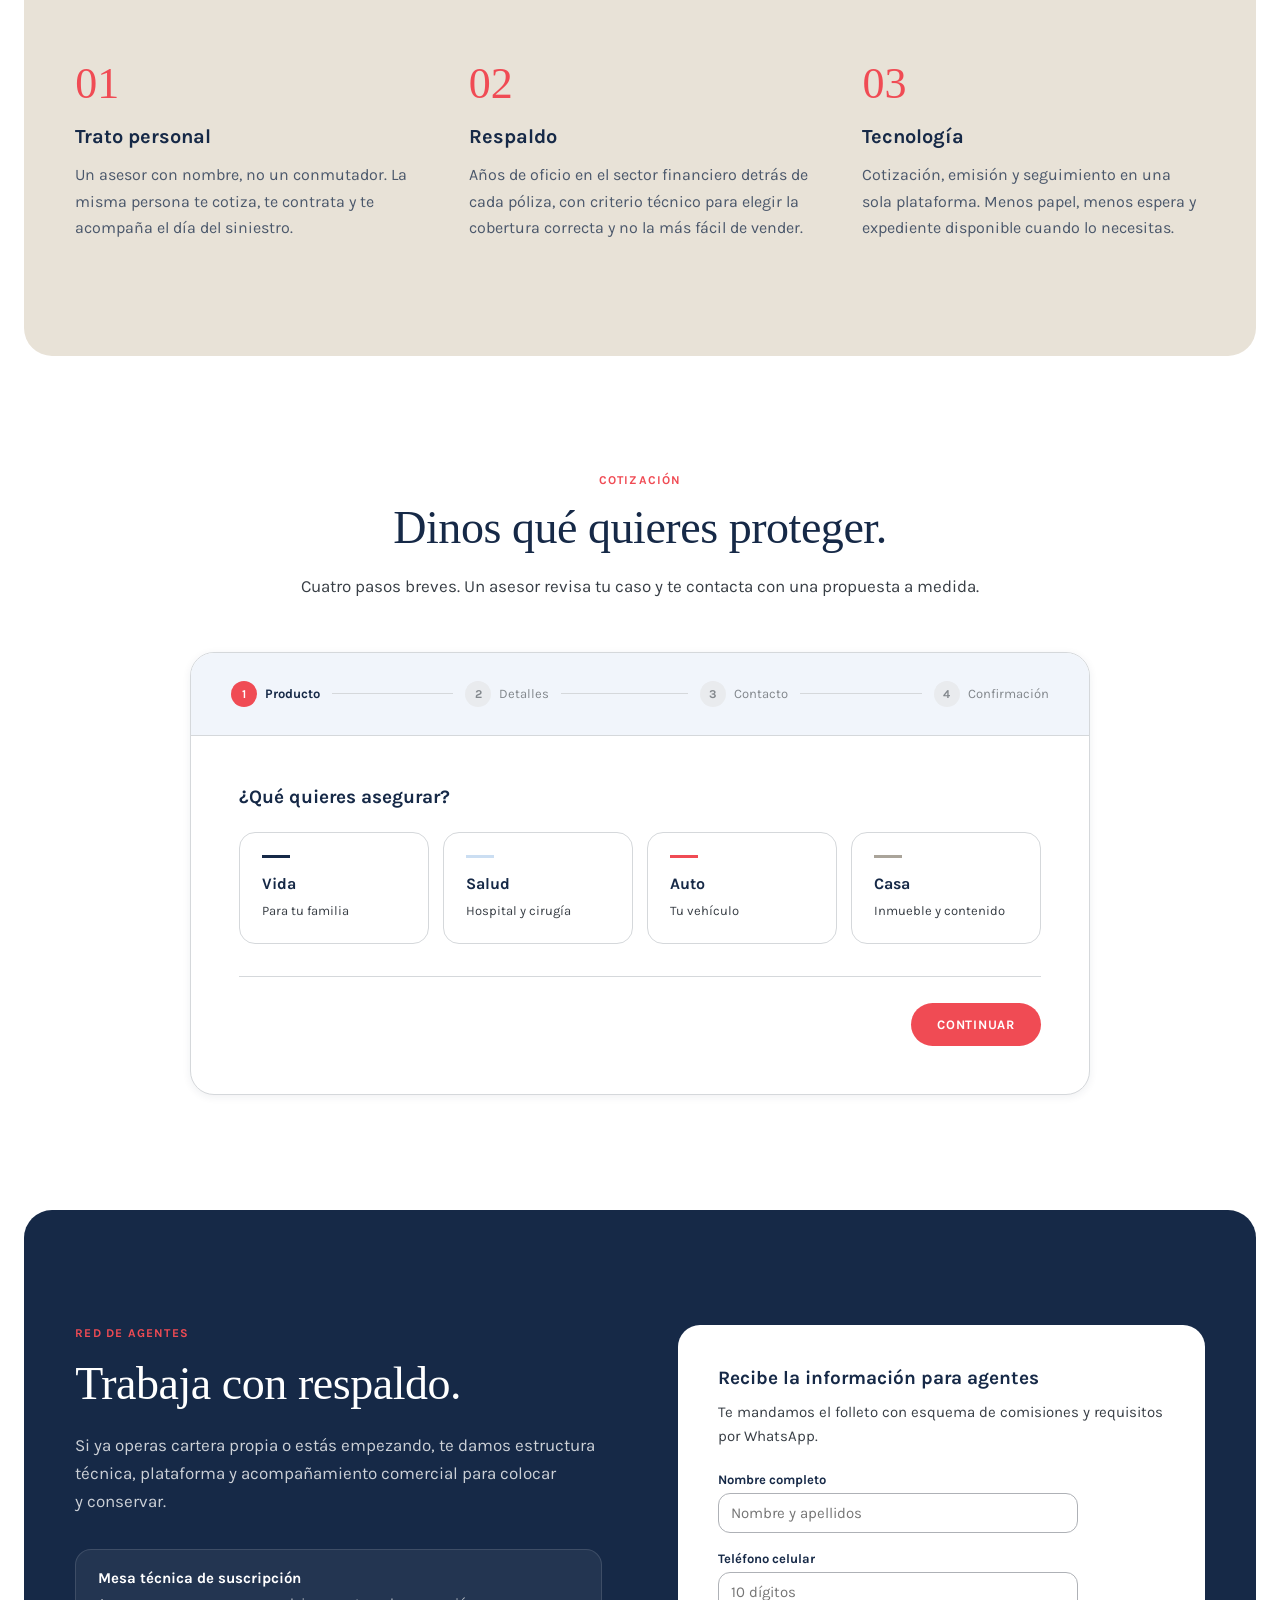
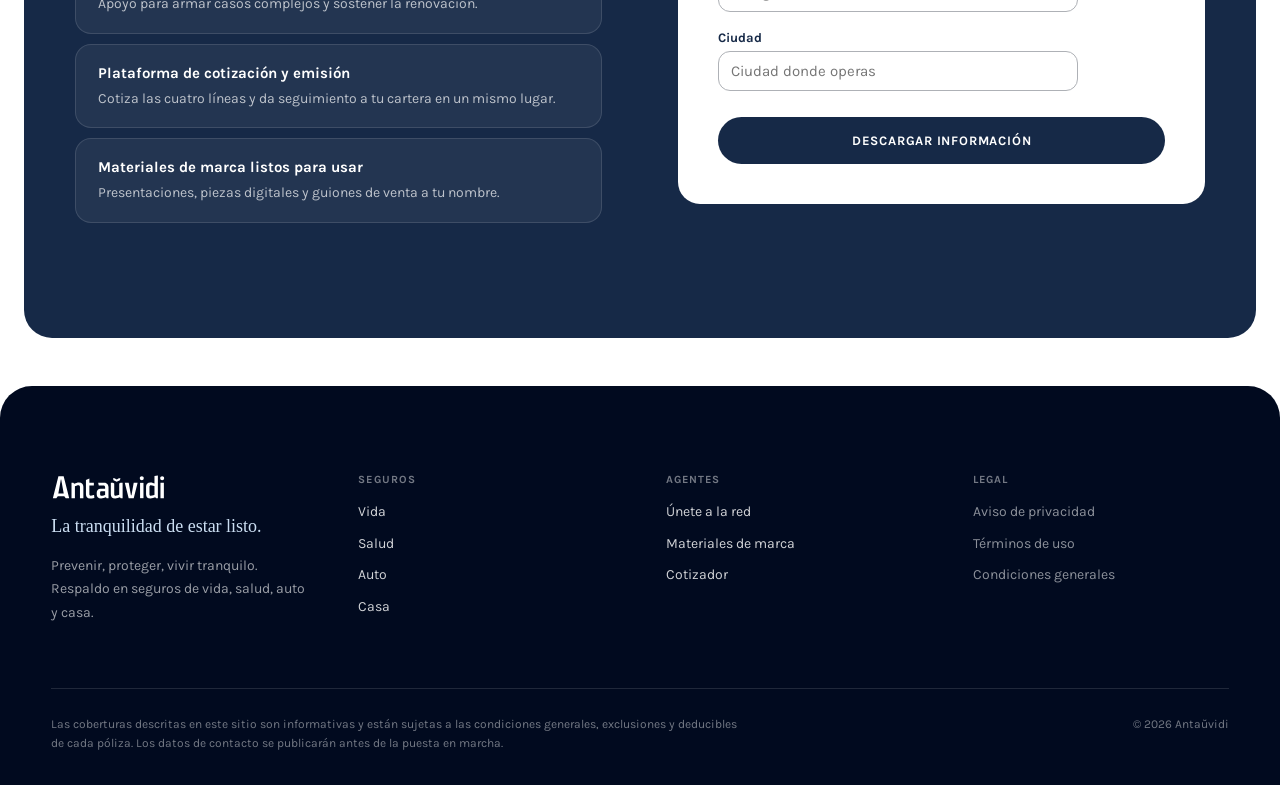
==== commit 2b6e4a3e: "Fix 16 fidelity deviations found by auditing against the design file A 10-agent audit compared the i" ====
--- a/index.html
+++ b/index.html
@@ -153,7 +153,7 @@
   </section>
 
   <!-- ---- Cotizador ---------------------------------------------------- -->
-  <section class="section" id="cotizador" data-rv aria-labelledby="cotizador-title">
+  <section class="section section--quote" id="cotizador" data-rv aria-labelledby="cotizador-title">
     <div class="quote__intro">
       <p class="eyebrow">Cotización</p>
       <h2 class="section-title" id="cotizador-title">Dinos qué quieres proteger.</h2>
@@ -245,14 +245,14 @@
                 <input class="ds-input" type="text" name="f2" autocomplete="off">
                 <span class="ds-field__msg"></span>
               </label>
-              <label class="ds-field" data-field="f3">
+              <label class="ds-field">
                 <span class="ds-field__label">Estado</span>
                 <span class="ds-select">
                   <select name="f3" data-options="estados"></select>
                 </span>
-                <span class="ds-field__msg"></span>
-              </label>
-            </div>
+              </label>
+            </div>
+            <p class="form-error" data-error="f3" role="alert"></p>
           </div>
 
           <!-- Step 2 — contacto -->
--- a/styles/components.css
+++ b/styles/components.css
@@ -89,10 +89,11 @@
   cursor: pointer;
 }
 
-.ds-select select:focus {
-  border-color: var(--border-focus);
-  box-shadow: var(--shadow-focus);
-}
+/* Deliberately no :focus or error rule for the select. Unlike Input, the
+   bundle's Select declares neither — its border is hard-coded to
+   --border-default — so it relies on the system-wide :focus-visible ring in
+   tokens/base.css, and the design renders the Estado error as a standalone
+   line below the field grid rather than on the control itself. */
 
 .ds-select::after {
   content: '\25BC';
@@ -105,8 +106,6 @@
   font-size: 10px;
 }
 
-.ds-field.is-error .ds-select select { border-color: var(--danger); }
-
 /* ---- Checkbox ---------------------------------------------------------- */
 
 .ds-checkbox {
--- a/styles/site.css
+++ b/styles/site.css
@@ -76,6 +76,11 @@
 
 .eyebrow--onArena { color: var(--azul-marino); opacity: 0.6; }
 
+/* An eyebrow sitting directly in a plain section — "Qué cubre" on the line
+   pages — matches none of the scoped rules further down, so it needs the
+   design's 14px here. */
+.section > .eyebrow { margin-bottom: 14px; }
+
 .section-title {
   font-family: var(--font-serif);
   font-weight: 400;
@@ -86,7 +91,7 @@
   margin: 0;
 }
 
-.section-title--sm { font-size: clamp(26px, 3.2vw, 42px); }
+.section-title--sm { font-size: clamp(26px, 3.2vw, 42px); letter-spacing: normal; }
 
 .btn {
   display: inline-flex;
@@ -107,34 +112,47 @@
 .btn--sm { font-size: 13px; padding: 15px 22px; }
 .btn--md { font-size: 13px; padding: 17px 26px; }
 
-.btn--coral { color: #ffffff; background: var(--coral); }
+/* The design gives the cotizador's primary action 26px of horizontal padding
+   and its secondary actions 22px, so the coral button reads wider than
+   "Atrás" beside it. In this card the small coral button is always the
+   primary. */
+.btn--sm.btn--coral { padding: 15px 26px; }
+
+/* Every :hover below repeats its own colour on purpose. Several of these
+   buttons are anchors, and the global `a:hover` at (0,1,1) outranks a bare
+   `.btn--*` at (0,1,0) — without this the hero CTA's white label turns coral
+   on a coral background the moment the pointer touches it. */
+.btn--coral, .btn--coral:hover { color: #ffffff; }
 .btn--coral:hover { background: var(--coral-600); }
-
-.btn--sky { color: var(--azul-marino); background: var(--azul-cielo); }
+.btn--coral { background: var(--coral); }
+
+.btn--sky, .btn--sky:hover { color: var(--azul-marino); }
+.btn--sky { background: var(--azul-cielo); }
 .btn--sky:hover { background: #ffffff; }
 
-.btn--navy { color: #ffffff; background: var(--azul-marino); }
+.btn--navy, .btn--navy:hover { color: #ffffff; }
+.btn--navy { background: var(--azul-marino); }
 .btn--navy:hover { background: var(--navy-800); }
 
 .btn--outline {
-  color: var(--azul-marino);
   background: transparent;
   border: 1px solid var(--color-border-default);
 }
+.btn--outline, .btn--outline:hover { color: var(--azul-marino); }
 .btn--outline:hover { background: var(--color-bg-subtle); }
 
 .btn--outline-strong {
-  color: var(--azul-marino);
   background: transparent;
   border: 1px solid var(--azul-marino);
 }
+.btn--outline-strong, .btn--outline-strong:hover { color: var(--azul-marino); }
 .btn--outline-strong:hover { background: var(--navy-50); }
 
 .btn--ghost-light {
-  color: #ffffff;
   background: transparent;
   border: 1px solid rgba(255, 255, 255, 0.4);
 }
+.btn--ghost-light, .btn--ghost-light:hover { color: #ffffff; }
 .btn--ghost-light:hover { background: rgba(255, 255, 255, 0.08); }
 
 .btn--block { width: 100%; padding: 17px; }
@@ -240,7 +258,9 @@
   margin-left: auto;
   background: none;
   border: 1px solid rgba(255, 255, 255, 0.25);
-  border-radius: var(--radius-sm);
+  /* The design's `button { border-radius: 999px !important }` beats the inline
+     radius-sm on this element, so it renders as a circle. */
+  border-radius: 999px;
   width: 44px;
   height: 44px;
   display: none;
@@ -326,15 +346,18 @@
 /* `heroTreatment: solido` — also the automatic fallback when the photograph
    is missing, so the hero degrades to a brand-correct solid field. */
 html[data-hero="solido"] .hero__photo,
-html[data-hero="solido"] .hero__wash { display: none; }
-
-/* Without a photograph the full-bleed height leaves a large empty navy field
-   that reads as a failed image rather than a design choice. Tighten it and
-   carry the reversed logomark the manual uses over solid colour, so the solid
-   treatment looks deliberate. Both revert the moment a photograph exists. */
-html[data-hero="solido"] .hero { min-height: clamp(420px, 56vh, 560px); }
-
-html[data-hero="solido"] .hero::after {
+html[data-hero="solido"] .hero__wash,
+html[data-hero="fallback"] .hero__photo,
+html[data-hero="fallback"] .hero__wash { display: none; }
+
+/* Only for the missing-photograph fallback, never for the design's authored
+   `?hero=solido`, which keeps the full height and carries no decoration. A
+   failed image otherwise leaves a large empty navy field that reads as a
+   broken load; tightening it and adding the reversed logomark the manual uses
+   over solid colour makes it look deliberate. */
+html[data-hero="fallback"] .hero { min-height: clamp(420px, 56vh, 560px); }
+
+html[data-hero="fallback"] .hero::after {
   content: '';
   position: absolute;
   z-index: 0;
@@ -349,7 +372,7 @@
 }
 
 @media (max-width: 860px) {
-  html[data-hero="solido"] .hero::after { display: none; }
+  html[data-hero="fallback"] .hero::after { display: none; }
 }
 
 .hero__inner {
@@ -397,6 +420,7 @@
 }
 
 .section--tight { padding-block: clamp(64px, 8vw, 110px); }
+.section--quote { padding-block: clamp(72px, 9vw, 124px); }
 
 .section-head {
   display: flex;
@@ -483,6 +507,13 @@
   padding-block: clamp(72px, 9vw, 124px);
 }
 
+/* The design gives home bands `margin: 0 clamp(12px,2vw,24px)` but product-line
+   bands `margin: clamp(12px,2vw,24px)` — all four sides. That vertical margin
+   is what separates "Cómo funciona" from the closing CTA with a white gap;
+   without it the arena and navy bands butt straight up against each other.
+   Adjacent margins collapse, so the gap is one step, not two. */
+#page-line .band { margin-block: clamp(12px, 2vw, 24px); }
+
 .band--arena { background: var(--arena); }
 .band--navy { background: var(--azul-marino); }
 .band--tight { padding-block: clamp(64px, 8vw, 110px); }
@@ -526,7 +557,14 @@
   text-align: center;
 }
 
-.quote__intro .eyebrow { display: block; margin-bottom: 14px; }
+/* Restates font and colour because `.quote__intro p` below is (0,1,1) and
+   would otherwise outrank `.eyebrow` (0,1,0) on this one kicker. */
+.quote__intro .eyebrow {
+  display: block;
+  margin: 0 0 14px;
+  font: 700 12px/1.4 var(--font-sans);
+  color: var(--coral);
+}
 
 .quote__intro p {
   font: 400 17px/1.6 var(--font-sans);
@@ -620,11 +658,8 @@
   color: var(--coral);
 }
 
-.pick[aria-pressed="true"] {
-  border-color: var(--azul-marino);
-  background: var(--navy-50);
-}
-
+/* The design marks the chosen card with the coral "Seleccionado" caption
+   alone; navy border and navy-50 fill belong to :hover only. */
 .pick[aria-pressed="true"] .pick__flag { display: block; }
 
 .field-grid {
@@ -680,6 +715,12 @@
 }
 
 .quote__done strong { color: var(--azul-marino); }
+
+/* The design wraps only the completo confirmation in max-width:520px, and its
+   paragraph's 26px margin exists to clear the "Cotizar otra línea" bar that
+   follows. Neither applies in simple mode. */
+#quote-simple-done { max-width: none; }
+#quote-simple-done p { margin: 0; }
 
 .quote__restart {
   border-top: 1px solid var(--color-border-subtle);
@@ -772,7 +813,7 @@
   margin: 0 0 8px;
 }
 
-.agentes__panel > p {
+#agentes-fields > p {
   font: 400 15px/1.6 var(--font-sans);
   color: var(--color-fg-muted);
   margin: 0 0 24px;
